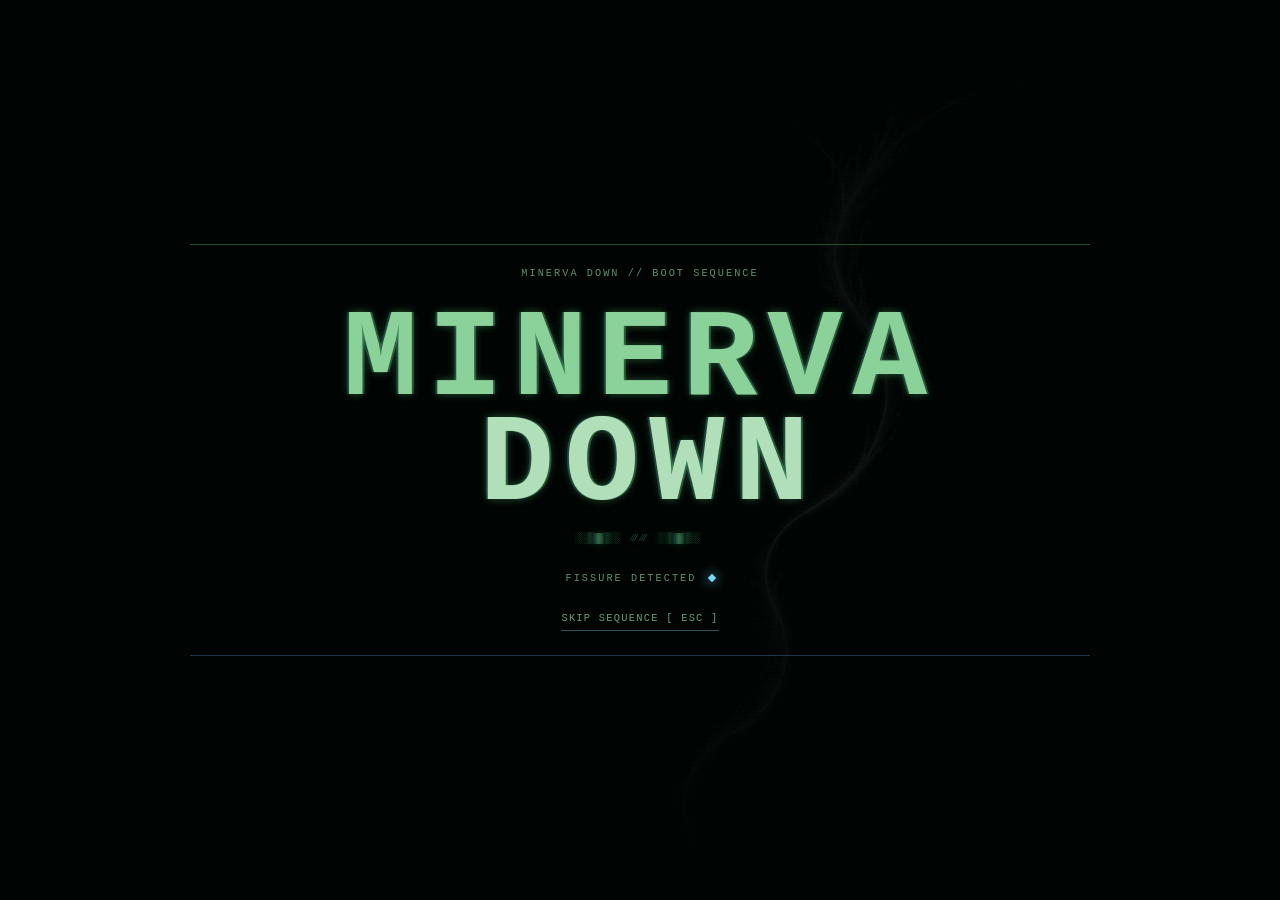
==== index.html @ 5c5457fc "Add reactive Minerva filament layer" ====
<!doctype html>
<html lang="en">
<head>
  <meta charset="UTF-8" />
  <meta name="viewport" content="width=device-width, initial-scale=1.0" />

  <title>exSifting | Speculative Fiction Beyond the Approved Paradigm</title>
  <meta
    name="description"
    content="exSifting writes mythic science fiction and system-haunted stories about reality, memory, technology, and the machinery hidden beneath ordinary perception."
  />
  <meta name="theme-color" content="#080b11" />
  <meta name="robots" content="index, follow" />

  <link rel="canonical" href="https://www.exsifting.com/" />

  <meta property="og:type" content="website" />
  <meta property="og:title" content="exSifting | Speculative Fiction Beyond the Approved Paradigm" />
  <meta
    property="og:description"
    content="Read Minerva Down and explore fiction from outside the approved paradigm."
  />
  <meta property="og:url" content="https://www.exsifting.com/" />
  <meta property="og:image" content="https://www.exsifting.com/assets/hero-soul-thread.webp" />
  <meta property="og:image:width" content="1672" />
  <meta property="og:image:height" content="941" />
  <meta property="og:image:alt" content="A luminous filament crossing a dark cosmic field" />

  <meta name="twitter:card" content="summary_large_image" />
  <meta name="twitter:title" content="exSifting | Speculative Fiction Beyond the Approved Paradigm" />
  <meta name="twitter:description" content="Read Minerva Down and explore fiction from outside the approved paradigm." />
  <meta name="twitter:image" content="https://www.exsifting.com/assets/hero-soul-thread.webp" />
  <meta name="twitter:image:alt" content="A luminous filament crossing a dark cosmic field" />

  <link rel="preload" as="image" href="./assets/hero-soul-thread.webp" type="image/webp" />
  <link rel="stylesheet" href="./style.css" />
</head>
<body class="loader-active">
  <a class="skip-link" href="#main-content">Skip to content</a>
  <canvas id="minerva-canvas" aria-hidden="true"></canvas>

  <div class="minerva-loader" id="minerva-loader" aria-label="Minerva Down title sequence">
    <div class="minerva-loader__field" aria-hidden="true"></div>
    <div class="minerva-loader__scanlines" aria-hidden="true"></div>
    <div class="minerva-loader__frame">
      <p class="minerva-loader__meta">MINERVA DOWN // BOOT SEQUENCE</p>
      <div class="minerva-loader__title" aria-hidden="true">
        <span>MINERVA</span>
        <span>DOWN</span>
      </div>
      <div class="minerva-loader__debris" aria-hidden="true"></div>
      <div class="minerva-loader__fissure" aria-hidden="true"></div>
      <p class="minerva-loader__status"><span id="minerva-loader-status">Awaiting carrier</span><i aria-hidden="true"></i></p>
      <button class="minerva-loader__skip" id="minerva-loader-skip" type="button">Skip sequence <span aria-hidden="true">[ esc ]</span></button>
    </div>
  </div>
  <noscript><style>.minerva-loader { display: none; } .loader-active { overflow: auto; }</style></noscript>

  <div class="site-shell">
    <header class="site-header">
      <a class="brand" href="#signal" aria-label="exSifting home">
        <span class="brand-mark" aria-hidden="true">X</span>
        <span class="brand-name">exSifting</span>
      </a>
      <p class="header-note">Author / speculative fiction / public signal</p>

      <nav class="site-nav" aria-label="Primary navigation">
        <a href="#signal" data-panel="0"><span>01</span> Signal</a>
        <a href="#minerva" data-panel="1"><span>02</span> Minerva</a>
        <a href="#about" data-panel="2"><span>03</span> Author</a>
        <a href="#beyond" data-panel="3"><span>04</span> Projects</a>
        <a href="#contact" data-panel="4"><span>05</span> Open channel</a>
      </nav>
    </header>

    <main id="main-content">
      <section id="signal" class="hero" aria-labelledby="hero-title">
        <div class="dream-warning" aria-label="System warning">
          <div class="dream-warning__frame">
            <div class="dream-warning__meta" aria-hidden="true">
              <span>Public signal</span>
              <span>Channel 00</span>
              <span>Status: unverified</span>
            </div>
            <p class="sr-only">This is not a dream.</p>
            <div class="dream-warning__message" data-message="THIS IS NOT A DREAM" aria-hidden="true">THIS IS NOT A DREAM</div>
            <div class="dream-warning__footer" aria-hidden="true">
              <span>Do not attempt correction</span>
              <span class="dream-warning__cursor"></span>
              <span>Status: unverified</span>
            </div>
          </div>
        </div>
        <div class="hero-copy">
          <p class="kicker">Speculative fiction // signal acquired</p>
          <h1 id="hero-title">
            Stories about the machinery hidden beneath
            <em>ordinary reality.</em>
          </h1>
          <p class="hero-lede">
            exSifting writes mythic science fiction and system-haunted stories
            about perception, memory, technology, dreams, infrastructure, and
            the dangerous structures people were never meant to see.
          </p>

          <div class="hero-transition">
            <span>02 / Current transmission</span>
            <a class="text-link text-link-featured" href="#minerva">Minerva Down <span aria-hidden="true">→</span></a>
          </div>
        </div>
      </section>

      <section id="minerva" class="section featured-book" aria-labelledby="book-title">
        <div class="book-panel-cover" aria-hidden="true">
          <img src="./assets/minerva-down-cover.webp" alt="" width="400" height="600" loading="lazy" decoding="async" />
        </div>
        <div class="section-heading">
          <p class="kicker">Featured fiction</p>
          <h2 id="book-title">Minerva <em>Down</em></h2>
          <p class="section-coordinate">Transmission 01 / last known origin: uncertain</p>
        </div>

        <div class="book-grid">
          <div class="book-description">
            <p class="book-hook">
              The world is difficult enough to understand before you begin
              seeing the systems underneath it.
            </p>
            <p>
              Ryan is caught between unstable reality, astral technology, and
              an unseen architecture that may be rewriting more than his
              perception. What begins as a struggle to understand what is
              happening becomes a confrontation with the machinery beneath the
              world—and the intelligence moving through it.
            </p>
            <p>
              <strong>Minerva Down</strong> is a LitRPG-adjacent, mythic
              science-fiction serial about identity, memory, transcendence,
              and the cost of seeing clearly.
            </p>

            <div class="book-actions">
              <a
                class="text-link"
                href="https://www.royalroad.com/fiction/111149/minerva-down"
              >
                Begin reading on Royal Road <span aria-hidden="true">→</span>
              </a>
            </div>
          </div>

          <dl class="book-details">
            <div>
              <dt>Status</dt>
              <dd>Serializing</dd>
            </div>
            <div>
              <dt>Genre</dt>
              <dd>Mythic science fiction</dd>
            </div>
            <div>
              <dt>Elements</dt>
              <dd>Progression, metaphysics, strange systems</dd>
            </div>
            <div>
              <dt>Access</dt>
              <dd>Free on Royal Road</dd>
            </div>
          </dl>
        </div>
      </section>

      <section id="about" class="section about" aria-labelledby="about-title">
        <div class="section-heading">
          <p class="kicker">About the author</p>
          <h2 id="about-title">Writing from the edge of the system.</h2>
        </div>

        <div class="about-grid">
          <div class="about-copy">
            <p>
              <strong>exSifting</strong> is a speculative-fiction author drawn
              to the places where technical systems, mythology, consciousness,
              and ordinary human lives collide.
            </p>
            <p>
              The stories tend to begin with something familiar—a network, a
              memory, a dream, a family, a machine—and then follow the fracture
              until the hidden infrastructure becomes visible.
            </p>
            <p>
              This site is the public-facing home for those stories. The more
              questionable materials remain one layer deeper.
            </p>
          </div>

          <blockquote class="pull-quote">
            <p>“The paradigm already shifted. You were not supposed to notice.”</p>
            <footer>— intercepted exSifting transmission</footer>
          </blockquote>
        </div>
      </section>

      <section id="beyond" class="section beyond" aria-labelledby="beyond-title">
        <div class="section-heading section-heading-row">
          <div>
            <p class="kicker">Beyond the books</p>
            <h2 id="beyond-title">Experiments from behind the curtain.</h2>
          </div>
          <p>
            Fictional institutions, interactive systems, and practical tools
            contaminated by the wider Sifting mythology.
          </p>
        </div>

        <div class="project-index">
          <a class="project-entry project-entry-archive" href="./archive/"><span class="project-number">01</span><span class="project-title">The Recovered Archive</span><span class="project-description">Original exSifting portal / uncertain provenance</span><span class="card-arrow" aria-hidden="true">↗</span></a>
          <a class="project-entry project-entry-wide" href="https://network.exsifting.com"><span class="project-number">02</span><span class="project-title">District 3 Network Console</span><span class="project-description">Browser-based networking simulation from the wrong timeline</span><span class="card-arrow" aria-hidden="true">↗</span></a>
          <a class="project-entry project-entry-short" href="https://search.exsifting.com"><span class="project-number">03</span><span class="project-title">Search Node</span><span class="project-description">Experimental signal-discovery infrastructure</span><span class="card-arrow" aria-hidden="true">↗</span></a>
          <a class="project-entry project-entry-wide" href="./games/binary/"><span class="project-number">04</span><span class="project-title">Signal Eight</span><span class="project-description">A binary conversion drill for network operators</span><span class="card-arrow" aria-hidden="true">↗</span></a>
        </div>
        <p class="archive-warning"><span>Archive boundary detected.</span> The older layer is still answering.</p>
      </section>

      <section id="contact" class="contact-band" aria-labelledby="contact-title">
        <div>
          <p class="kicker">Open channel</p>
          <h2 id="contact-title">Follow the signal.</h2>
          <p>
            Read the current serial, contact the operator, or descend into the
            archive at your own discretion.
          </p>
        </div>

        <div class="contact-actions">
          <a class="text-link text-link-featured" href="https://www.royalroad.com/fiction/111149/minerva-down">Read on Royal Road <span aria-hidden="true">↗</span></a>
          <a class="text-link text-link-quiet" href="mailto:operator@exsifting.com">operator@exsifting.com <span aria-hidden="true">↗</span></a>
          <a class="text-link text-link-quiet" href="./extensions/">Open extensions <span aria-hidden="true">↗</span></a>
        </div>
      </section>
    </main>

    <nav class="panel-controls" aria-label="Panel controls">
      <button type="button" data-panel-prev aria-label="Previous panel">←</button>
      <span><b data-panel-current>01</b> / 05</span>
      <button type="button" data-panel-next aria-label="Next panel">→</button>
    </nav>

    <footer class="site-footer">
      <p>© <span id="year"></span> exSifting</p>
      <p>This public node denies containing restricted Minerva materials.</p>
    </footer>
  </div>

  <script src="./assets/minerva-system.js"></script>
  <script>
    document.getElementById("year").textContent = new Date().getFullYear();

    (() => {
      const loader = document.getElementById("minerva-loader");
      const skip = document.getElementById("minerva-loader-skip");
      const status = document.getElementById("minerva-loader-status");
      const reduceMotion = window.matchMedia("(prefers-reduced-motion: reduce)");
      if (!loader || !skip || !status) return;

      let closed = false;
      const debris = loader.querySelector(".minerva-loader__debris");
      const debrisChars = ["░", "▒", "▓", "╱", "╲", "|", "_", "/", "\\", "#", "+", "·", "∴", "0", "1"];
      if (debris) {
        for (let index = 0; index < 42; index += 1) {
          const fragment = document.createElement("span");
          fragment.textContent = debrisChars[Math.floor(Math.random() * debrisChars.length)];
          fragment.style.left = `${18 + Math.random() * 64}%`;
          fragment.style.top = `${31 + Math.random() * 31}%`;
          fragment.style.setProperty("--debris-x", `${-160 + Math.random() * 320}px`);
          fragment.style.setProperty("--debris-r", `${-80 + Math.random() * 160}deg`);
          fragment.style.setProperty("--debris-delay", `${Math.random() * .45}s`);
          fragment.style.setProperty("--debris-duration", `${.85 + Math.random() * .6}s`);
          debris.appendChild(fragment);
        }
      }

      const dismiss = (instant = false) => {
        if (closed) return;
        closed = true;
        document.body.classList.remove("loader-active");
        try { sessionStorage.setItem("exsifting-minerva-intro", "seen"); } catch (error) { /* storage may be disabled */ }
        loader.classList.add("is-done");
        window.setTimeout(() => {
          loader.hidden = true;
          loader.setAttribute("aria-hidden", "true");
        }, instant ? 0 : 560);
      };

      let seen = false;
      try { seen = sessionStorage.getItem("exsifting-minerva-intro") === "seen"; } catch (error) { /* storage may be disabled */ }
      if (seen) { dismiss(true); return; }

      skip.addEventListener("click", () => dismiss());
      loader.addEventListener("click", event => { if (event.target !== skip) dismiss(); });
      document.addEventListener("keydown", event => { if (event.key === "Escape" && !closed) dismiss(); }, { once: true });
      if (reduceMotion.matches) {
        dismiss(true);
        return;
      }

      const messages = ["Awaiting carrier", "Fissure detected", "Title integrity: failing", "Transmission active"];
      messages.forEach((message, index) => {
        window.setTimeout(() => { if (!closed) status.textContent = message; }, 520 + index * 620);
      });
      window.setTimeout(() => { if (!closed) loader.classList.add("is-fissure"); }, 1450);
      window.setTimeout(() => { if (!closed) loader.classList.add("is-collapsing"); }, 2350);
      window.setTimeout(() => dismiss(), 3900);
      reduceMotion.addEventListener?.("change", event => { if (event.matches) dismiss(); });
    })();

    (() => {
      const banner = document.querySelector(".dream-warning");
      const textEl = document.querySelector(".dream-warning__message");
      const original = textEl?.dataset.message;
      const reduceMotion = window.matchMedia("(prefers-reduced-motion: reduce)");
      const symbols = ["#", "%", "@", "!", "$", "?", "/", "\\", "*", "+", "=", "~", "¦", "†", "∆", "⊢", "₦", "Я", "Ø", "Λ", "▓", "░", "∴", "⊗", "⌁"];
      const substitutions = {
        A: ["4", "∆", "Λ"], E: ["3", "€"], I: ["!", "|", "¦"], O: ["0", "Ø"],
        S: ["$", "5"], T: ["†", "+"], N: ["₦", "И"], R: ["Я"], D: ["Ð"], M: ["₥"]
      };

      if (!banner || !textEl || !original || reduceMotion.matches) return;

      const wait = ms => new Promise(resolve => window.setTimeout(resolve, ms));
      const distort = level => original.split("").map(char => {
        if (char === " ") return char;
        if (Math.random() < level * .7 && substitutions[char]) {
          const list = substitutions[char];
          return list[Math.floor(Math.random() * list.length)];
        }
        return Math.random() < level ? symbols[Math.floor(Math.random() * symbols.length)] : char;
      }).join("");

      async function cycle() {
        while (!reduceMotion.matches) {
          banner.classList.remove("dream-warning--corrupt");
          textEl.textContent = original;
          await wait(2400);
          if (reduceMotion.matches) break;

          banner.classList.add("dream-warning--corrupt");
          for (let level = .08; level <= .9; level += .07) {
            textEl.textContent = distort(level);
            await wait(180);
          }
          await wait(1200);
          for (let level = .9; level >= .12; level -= .08) {
            textEl.textContent = distort(level);
            await wait(130);
          }
          textEl.textContent = original;
          banner.classList.remove("dream-warning--corrupt");
          await wait(1800);
        }
        textEl.textContent = original;
        banner.classList.remove("dream-warning--corrupt");
      }

      reduceMotion.addEventListener?.("change", event => {
        if (event.matches) textEl.textContent = original;
      });
      cycle();
    })();

    (() => {
      const track = document.getElementById("main-content");
      const panels = track ? [...track.children] : [];
      const links = [...document.querySelectorAll(".site-nav a[data-panel]")];
      const previous = document.querySelector("[data-panel-prev]");
      const next = document.querySelector("[data-panel-next]");
      const current = document.querySelector("[data-panel-current]");
      const reduced = window.matchMedia("(prefers-reduced-motion: reduce)");
      if (!track || panels.length !== 5) return;

      let active = 0;
      let initialising = true;
      let transitionTimer;
      const hashes = ["signal", "minerva", "about", "beyond", "contact"];
      const setActive = index => {
        active = Math.max(0, Math.min(panels.length - 1, index));
        links.forEach(link => link.setAttribute("aria-current", Number(link.dataset.panel) === active ? "page" : "false"));
        if (current) current.textContent = String(active + 1).padStart(2, "0");
        window.dispatchEvent(new CustomEvent("minerva:panel", { detail: { index: active } }));
      };
      const goTo = (index, updateHash = true, immediate = false) => {
        const target = Math.max(0, Math.min(panels.length - 1, index));
        track.classList.add("is-transitioning");
        window.clearTimeout(transitionTimer);
        panels[target].scrollIntoView({ behavior: immediate || reduced.matches ? "auto" : "smooth", block: "nearest", inline: "start" });
        transitionTimer = window.setTimeout(() => track.classList.remove("is-transitioning"), reduced.matches ? 0 : 760);
        setActive(target);
        if (updateHash && location.hash !== `#${hashes[target]}`) history.replaceState(null, "", `#${hashes[target]}`);
      };
      links.forEach(link => link.addEventListener("click", event => {
        event.preventDefault();
        goTo(Number(link.dataset.panel));
      }));
      previous?.addEventListener("click", () => goTo(active - 1));
      next?.addEventListener("click", () => goTo(active + 1));

      let wheelLock = false;
      track.addEventListener("wheel", event => {
        if (window.matchMedia("(max-width: 780px)").matches || Math.abs(event.deltaX) >= Math.abs(event.deltaY)) return;
        const panel = panels[active];
        const hasVerticalOverflow = panel.scrollHeight > panel.clientHeight + 1;
        const atTop = panel.scrollTop <= 1;
        const atBottom = panel.scrollTop + panel.clientHeight >= panel.scrollHeight - 1;
        const movingDown = event.deltaY > 0;
        if (hasVerticalOverflow && ((movingDown && !atBottom) || (!movingDown && !atTop))) return;
        if (wheelLock) return;
        event.preventDefault();
        wheelLock = true;
        goTo(active + (movingDown ? 1 : -1));
        window.setTimeout(() => { wheelLock = false; }, reduced.matches ? 180 : 720);
      }, { passive: false });

      let touchStartX = 0;
      let touchStartY = 0;
      track.addEventListener("touchstart", event => {
        touchStartX = event.changedTouches[0].clientX;
        touchStartY = event.changedTouches[0].clientY;
      }, { passive: true });
      track.addEventListener("touchend", event => {
        if (window.matchMedia("(max-width: 780px)").matches) return;
        const touch = event.changedTouches[0];
        const dx = touch.clientX - touchStartX;
        const dy = touch.clientY - touchStartY;
        if (Math.abs(dx) > 55 && Math.abs(dx) > Math.abs(dy)) goTo(active + (dx < 0 ? 1 : -1));
      }, { passive: true });

      document.addEventListener("keydown", event => {
        if (/INPUT|TEXTAREA|SELECT/.test(event.target.tagName)) return;
        const forward = ["ArrowRight", "ArrowDown", "PageDown"].includes(event.key);
        const backward = ["ArrowLeft", "ArrowUp", "PageUp"].includes(event.key);
        if (!forward && !backward) return;
        event.preventDefault();
        goTo(active + (forward ? 1 : -1));
      });

      window.addEventListener("hashchange", () => {
        const requested = location.hash.slice(1);
        const index = requested === "top" ? 0 : requested === "books" ? 1 : requested === "projects" || requested === "beyond" ? 3 : hashes.indexOf(requested);
        if (index >= 0 && index !== active) goTo(index, false);
      });

      const observer = new IntersectionObserver(entries => {
        if (initialising) return;
        entries.forEach(entry => {
          if (entry.isIntersecting && entry.intersectionRatio >= .55) {
            const index = panels.indexOf(entry.target);
            setActive(index);
            if (location.hash !== `#${hashes[index]}`) history.replaceState(null, "", `#${hashes[index]}`);
          }
        });
      }, { root: window.matchMedia("(min-width: 781px)").matches ? track : null, threshold: [.55] });
      panels.forEach(panel => observer.observe(panel));

      const initialHash = location.hash.slice(1);
      const initialIndex = initialHash === "top" ? 0 : initialHash === "books" ? 1 : initialHash === "projects" || initialHash === "beyond" ? 3 : hashes.indexOf(initialHash);
      window.setTimeout(() => {
        if (initialIndex >= 0) goTo(initialIndex, false, true);
        else setActive(0);
        initialising = false;
      }, 0);
    })();
  </script>
</body>
</html>
---- style.css ----
:root {
  --bg: #080b11;
  --bg-soft: #0d111a;
  --surface: rgba(17, 22, 33, 0.82);
  --surface-solid: #111721;
  --text: #f2f0ea;
  --muted: #a6adba;
  --quiet: #737d8d;
  --line: rgba(215, 226, 241, 0.13);
  --line-strong: rgba(215, 226, 241, 0.24);
  --cyan: #75dceb;
  --green: #89efc1;
  --violet: #9b8be7;
  --amber: #e7c57a;
  --max-width: 1180px;
  --panel-height: 100vh;
  --shadow: 0 28px 90px rgba(0, 0, 0, 0.38);
}

@supports (height: 100dvh) {
  :root { --panel-height: 100dvh; }
}

* {
  box-sizing: border-box;
}

html {
  scroll-behavior: smooth;
}

body {
  margin: 0;
  min-width: 320px;
  color: var(--text);
  font-family: Inter, ui-sans-serif, system-ui, -apple-system, BlinkMacSystemFont,
    "Segoe UI", sans-serif;
  background:
    radial-gradient(circle at 79% 8%, rgba(117, 220, 235, 0.09), transparent 27rem),
    radial-gradient(circle at 20% 23%, rgba(155, 139, 231, 0.08), transparent 31rem),
    var(--bg);
  line-height: 1.6;
}

body::before {
  content: "";
  position: fixed;
  inset: 0;
  z-index: -1;
  pointer-events: none;
  background-image:
    linear-gradient(rgba(255, 255, 255, 0.016) 1px, transparent 1px),
    linear-gradient(90deg, rgba(255, 255, 255, 0.016) 1px, transparent 1px);
  background-size: 88px 88px;
  mask-image: linear-gradient(to bottom, black, transparent 78%);
}

::selection {
  color: #071016;
  background: var(--cyan);
}

a {
  color: inherit;
}

.skip-link {
  position: fixed;
  top: 12px;
  left: 12px;
  z-index: 20;
  padding: 10px 14px;
  color: #061017;
  background: var(--cyan);
  border-radius: 8px;
  transform: translateY(-160%);
  transition: transform 160ms ease;
}

.skip-link:focus {
  transform: translateY(0);
}

.site-shell {
  width: min(var(--max-width), calc(100% - 40px));
  margin: 0 auto;
}

.site-header {
  min-height: 92px;
  display: flex;
  align-items: center;
  justify-content: space-between;
  gap: 28px;
  border-bottom: 1px solid var(--line);
}

.brand {
  display: inline-flex;
  align-items: center;
  gap: 12px;
  text-decoration: none;
}

.brand-mark {
  width: 38px;
  height: 38px;
  display: grid;
  place-items: center;
  color: #071017;
  font-weight: 900;
  background: linear-gradient(135deg, var(--cyan), var(--green));
  border-radius: 11px 4px 11px 4px;
  box-shadow: 0 0 30px rgba(117, 220, 235, 0.19);
}

.brand-name {
  font-size: 1.05rem;
  font-weight: 750;
  letter-spacing: 0.02em;
}

.site-nav {
  display: flex;
  align-items: center;
  justify-content: flex-end;
  gap: 6px;
  flex-wrap: wrap;
}

.site-nav a {
  padding: 8px 11px;
  color: var(--muted);
  font-size: 0.92rem;
  text-decoration: none;
  border-radius: 9px;
  transition: color 160ms ease, background 160ms ease;
}

.site-nav a:hover,
.site-nav a:focus-visible {
  color: var(--text);
  background: rgba(255, 255, 255, 0.05);
}

.hero {
  position: relative;
  isolation: isolate;
  min-height: 720px;
  display: grid;
  grid-template-columns: minmax(0, 1.15fr) minmax(300px, 0.68fr);
  align-items: center;
  gap: clamp(48px, 8vw, 110px);
  padding: 88px 0 96px;
}


.hero::before {
  content: "";
  position: absolute;
  inset: 0 auto 0 50%;
  z-index: -2;
  width: 100vw;
  transform: translateX(-50%);
  background:
    linear-gradient(90deg, rgba(8, 11, 17, 0.98) 0%, rgba(8, 11, 17, 0.83) 44%, rgba(8, 11, 17, 0.30) 100%),
    linear-gradient(to bottom, var(--bg) 0%, transparent 16%, transparent 78%, var(--bg) 100%),
    url("./assets/hero-soul-thread.webp") center 48% / cover no-repeat;
  opacity: 0.94;
  pointer-events: none;
}

.hero::after {
  content: "";
  position: absolute;
  inset: 0 auto 0 50%;
  z-index: -1;
  width: 100vw;
  transform: translateX(-50%);
  background: radial-gradient(circle at 72% 48%, transparent 0 15rem, rgba(8, 11, 17, 0.25) 32rem, rgba(8, 11, 17, 0.62) 58rem);
  pointer-events: none;
}

.kicker {
  margin: 0 0 18px;
  color: var(--cyan);
  font-family: Consolas, "Courier New", monospace;
  font-size: 0.74rem;
  font-weight: 700;
  letter-spacing: 0.17em;
  text-transform: uppercase;
}

.hero h1 {
  max-width: 850px;
  margin: 0;
  font-family: Georgia, "Times New Roman", serif;
  font-size: clamp(3.35rem, 7.5vw, 7.25rem);
  font-weight: 500;
  line-height: 0.91;
  letter-spacing: -0.066em;
}

.hero h1 em {
  color: transparent;
  font-weight: inherit;
  font-style: italic;
  background: linear-gradient(90deg, var(--cyan), var(--green), var(--violet));
  background-clip: text;
  -webkit-background-clip: text;
}

.hero-lede {
  max-width: 700px;
  margin: 30px 0 0;
  color: var(--muted);
  font-size: clamp(1.05rem, 1.8vw, 1.22rem);
  line-height: 1.75;
}

.hero-actions,
.book-actions,
.contact-actions {
  display: flex;
  align-items: center;
  gap: 12px;
  flex-wrap: wrap;
}

.hero-actions {
  margin-top: 34px;
}

.button {
  min-height: 48px;
  display: inline-flex;
  align-items: center;
  justify-content: center;
  padding: 12px 17px;
  font-size: 0.94rem;
  font-weight: 750;
  text-decoration: none;
  border: 1px solid var(--line);
  border-radius: 10px;
  transition: transform 160ms ease, border-color 160ms ease, background 160ms ease;
}

.button:hover,
.button:focus-visible {
  transform: translateY(-2px);
}

.button-primary {
  color: #061017;
  background: linear-gradient(135deg, var(--cyan), var(--green));
  border-color: transparent;
  box-shadow: 0 15px 45px rgba(117, 220, 235, 0.15);
}

.button-quiet {
  color: var(--text);
  background: rgba(255, 255, 255, 0.035);
}

.button-quiet:hover,
.button-quiet:focus-visible {
  border-color: var(--line-strong);
  background: rgba(255, 255, 255, 0.065);
}

.transmission-note {
  display: flex;
  align-items: center;
  gap: 9px;
  margin: 24px 0 0;
  color: var(--quiet);
  font-family: Consolas, "Courier New", monospace;
  font-size: 0.78rem;
}

.transmission-note span {
  width: 7px;
  height: 7px;
  background: var(--green);
  border-radius: 50%;
  box-shadow: 0 0 14px rgba(137, 239, 193, 0.7);
}

.book-object {
  width: min(100%, 350px);
  justify-self: center;
  perspective: 1000px;
}

.book-cover {
  position: relative;
  aspect-ratio: 2 / 3;
  overflow: hidden;
  background: #05070c;
  border: 1px solid rgba(220, 233, 245, 0.21);
  border-radius: 4px 15px 15px 4px;
  box-shadow:
    -20px 25px 60px rgba(0, 0, 0, 0.48),
    0 0 80px rgba(155, 139, 231, 0.10),
    inset 15px 0 22px rgba(255, 255, 255, 0.025);
  transform: rotateY(-5deg) rotateZ(1deg);
}

.book-cover img {
  display: block;
  width: 100%;
  height: 100%;
  object-fit: cover;
}

.book-cover::before {
  content: "";
  position: absolute;
  inset: 0 auto 0 18px;
  z-index: 1;
  width: 1px;
  background: rgba(255, 255, 255, 0.12);
  pointer-events: none;
}

.book-cover::after {
  content: "";
  position: absolute;
  inset: 0;
  z-index: 1;
  pointer-events: none;
  background:
    linear-gradient(90deg, rgba(255, 255, 255, 0.035), transparent 12%, transparent 88%, rgba(0, 0, 0, 0.24)),
    linear-gradient(to bottom, transparent 65%, rgba(0, 0, 0, 0.12));
}

.book-cover-glow {
  position: absolute;
  top: 17%;
  left: 52%;
  width: 52%;
  aspect-ratio: 1;
  border: 1px solid rgba(117, 220, 235, 0.28);
  border-radius: 50%;
  transform: translateX(-50%);
  box-shadow:
    0 0 0 22px rgba(117, 220, 235, 0.02),
    0 0 70px rgba(117, 220, 235, 0.18);
}

.book-cover-glow::before,
.book-cover-glow::after {
  content: "";
  position: absolute;
  inset: 17%;
  border: 1px solid rgba(155, 139, 231, 0.31);
  border-radius: 50%;
}

.book-cover-glow::after {
  inset: 33%;
  background: rgba(137, 239, 193, 0.14);
  box-shadow: 0 0 30px rgba(137, 239, 193, 0.33);
}

.book-cover-content {
  position: absolute;
  inset: auto 32px 36px 38px;
  z-index: 1;
}

.book-cover-content p {
  margin: 0 0 16px;
  color: var(--cyan);
  font-family: Consolas, "Courier New", monospace;
  font-size: 0.64rem;
  font-weight: 700;
  letter-spacing: 0.2em;
}

.book-cover-content h2 {
  margin: 0;
  font-family: Georgia, "Times New Roman", serif;
  font-size: clamp(2.7rem, 5vw, 4.15rem);
  font-weight: 500;
  line-height: 0.83;
  letter-spacing: -0.07em;
}

.book-cover-content span {
  display: block;
  margin-top: 18px;
  color: var(--muted);
  font-size: 0.7rem;
  letter-spacing: 0.08em;
  text-transform: uppercase;
}

.book-cover-signal {
  position: absolute;
  top: 12%;
  right: 16%;
  width: 1px;
  height: 35%;
  background: linear-gradient(transparent, var(--cyan), transparent);
  box-shadow: 0 0 14px var(--cyan);
  transform: rotate(23deg);
}

.book-object-caption {
  display: flex;
  justify-content: space-between;
  gap: 14px;
  margin: 18px 5px 0;
  color: var(--quiet);
  font-family: Consolas, "Courier New", monospace;
  font-size: 0.68rem;
  letter-spacing: 0.07em;
  text-transform: uppercase;
}

.section {
  padding: 110px 0;
  border-top: 1px solid var(--line);
}


.featured-book,
.about,
.beyond {
  position: relative;
  isolation: isolate;
}

.featured-book::before,
.about::before {
  content: "";
  position: absolute;
  inset: 0 auto 0 50%;
  z-index: -1;
  width: 100vw;
  transform: translateX(-50%);
  pointer-events: none;
}

.featured-book::before {
  background:
    linear-gradient(90deg, rgba(8, 11, 17, 0.96), rgba(8, 11, 17, 0.82) 48%, rgba(8, 11, 17, 0.66)),
    linear-gradient(to bottom, var(--bg), transparent 22%, transparent 78%, var(--bg)),
    url("./assets/section-ether.webp") center 24% / cover no-repeat;
  opacity: 0.58;
}

.about::before {
  background:
    linear-gradient(90deg, rgba(8, 11, 17, 0.88), rgba(8, 11, 17, 0.91) 53%, rgba(8, 11, 17, 0.74)),
    linear-gradient(to bottom, var(--bg), transparent 18%, transparent 82%, var(--bg)),
    url("./assets/section-branches.webp") left 52% / cover no-repeat;
  opacity: 0.47;
}

.section-heading {
  max-width: 780px;
  margin-bottom: 55px;
}

.section-heading h2,
.contact-band h2 {
  margin: 0;
  font-family: Georgia, "Times New Roman", serif;
  font-size: clamp(2.5rem, 5vw, 4.85rem);
  font-weight: 500;
  line-height: 1;
  letter-spacing: -0.055em;
}

.section-heading-row {
  max-width: none;
  display: grid;
  grid-template-columns: minmax(0, 1.25fr) minmax(280px, 0.75fr);
  align-items: end;
  gap: 50px;
}

.section-heading-row > p {
  margin: 0 0 4px;
  color: var(--muted);
  line-height: 1.7;
}

.book-grid,
.about-grid {
  display: grid;
  grid-template-columns: minmax(0, 1.25fr) minmax(290px, 0.75fr);
  gap: clamp(55px, 9vw, 120px);
}

.book-description {
  max-width: 720px;
  color: var(--muted);
  font-size: 1.05rem;
}

.book-description p {
  margin: 0 0 22px;
}

.book-description strong {
  color: var(--text);
}

.book-hook {
  color: var(--text);
  font-family: Georgia, "Times New Roman", serif;
  font-size: clamp(1.55rem, 3vw, 2.2rem);
  line-height: 1.35;
}

.text-link {
  display: inline-flex;
  align-items: center;
  gap: 9px;
  margin-top: 8px;
  color: var(--cyan);
  font-weight: 750;
  text-decoration: none;
}

.text-link span {
  transition: transform 160ms ease;
}

.text-link:hover span,
.text-link:focus-visible span {
  transform: translateX(4px);
}

.book-details {
  margin: 0;
  border-top: 1px solid var(--line-strong);
}

.book-details div {
  display: grid;
  grid-template-columns: 0.7fr 1.3fr;
  gap: 24px;
  padding: 20px 0;
  border-bottom: 1px solid var(--line);
}

.book-details dt {
  color: var(--quiet);
  font-family: Consolas, "Courier New", monospace;
  font-size: 0.73rem;
  letter-spacing: 0.1em;
  text-transform: uppercase;
}

.book-details dd {
  margin: 0;
  color: var(--text);
}

.about-copy {
  max-width: 720px;
  color: var(--muted);
  font-size: 1.08rem;
}

.about-copy p {
  margin: 0 0 23px;
}

.about-copy strong {
  color: var(--text);
}

.pull-quote {
  align-self: start;
  margin: 0;
  padding: 28px 0 0 28px;
  border-top: 1px solid var(--cyan);
  border-left: 1px solid var(--line);
}

.pull-quote p {
  margin: 0;
  font-family: Georgia, "Times New Roman", serif;
  font-size: clamp(1.45rem, 2.5vw, 2.1rem);
  line-height: 1.35;
}

.pull-quote footer {
  margin-top: 22px;
  color: var(--quiet);
  font-family: Consolas, "Courier New", monospace;
  font-size: 0.72rem;
  text-transform: uppercase;
}

.project-grid {
  display: grid;
  grid-template-columns: repeat(3, minmax(0, 1fr));
  gap: 16px;
}

.project-card {
  min-height: 300px;
  display: grid;
  grid-template-rows: auto 1fr auto;
  padding: 26px;
  color: var(--text);
  text-decoration: none;
  background: linear-gradient(145deg, rgba(255, 255, 255, 0.045), rgba(255, 255, 255, 0.018));
  border: 1px solid var(--line);
  border-radius: 15px;
  transition: transform 180ms ease, border-color 180ms ease, background 180ms ease;
}

.project-card:hover,
.project-card:focus-visible {
  transform: translateY(-5px);
  background: linear-gradient(145deg, rgba(117, 220, 235, 0.07), rgba(255, 255, 255, 0.025));
  border-color: rgba(117, 220, 235, 0.38);
}

.project-number {
  color: var(--violet);
  font-family: Consolas, "Courier New", monospace;
  font-size: 0.75rem;
  font-weight: 700;
}

.project-card div {
  align-self: end;
  margin-top: 70px;
}

.project-card h3 {
  margin: 0 0 12px;
  font-family: Georgia, "Times New Roman", serif;
  font-size: 1.55rem;
  font-weight: 500;
  line-height: 1.1;
}

.project-card p {
  margin: 0;
  color: var(--muted);
  font-size: 0.94rem;
  line-height: 1.65;
}

.card-arrow {
  justify-self: end;
  margin-top: 25px;
  color: var(--cyan);
  font-size: 1.25rem;
}

.contact-band {
  margin: 70px 0 55px;
  padding: clamp(32px, 6vw, 65px);
  display: grid;
  grid-template-columns: minmax(0, 1.2fr) auto;
  align-items: center;
  gap: 55px;
  background:
    linear-gradient(90deg, rgba(12, 16, 25, 0.97), rgba(12, 16, 25, 0.82) 58%, rgba(12, 16, 25, 0.56)),
    radial-gradient(circle at 88% 10%, rgba(137, 239, 193, 0.10), transparent 21rem),
    url("./assets/hero-soul-thread.webp") center 62% / cover no-repeat,
    var(--surface);
  border: 1px solid var(--line-strong);
  border-radius: 18px;
  box-shadow: var(--shadow);
}

.contact-band h2 {
  font-size: clamp(2.6rem, 5vw, 4.4rem);
}

.contact-band p:not(.kicker) {
  max-width: 620px;
  margin: 20px 0 0;
  color: var(--muted);
}

.contact-actions {
  justify-content: flex-end;
}

.site-footer {
  min-height: 95px;
  display: flex;
  align-items: center;
  justify-content: space-between;
  gap: 24px;
  color: var(--quiet);
  font-size: 0.82rem;
  border-top: 1px solid var(--line);
}

.site-footer p {
  margin: 0;
}

@media (prefers-reduced-motion: reduce) {
  html {
    scroll-behavior: auto;
  }

  *,
  *::before,
  *::after {
    transition-duration: 0.01ms !important;
  }
}

@media (max-width: 900px) {
  .hero::before {
    background-position: center, center, 66% 48%;
    opacity: 0.75;
  }

  .hero::after {
    background: linear-gradient(to bottom, rgba(8, 11, 17, 0.05), rgba(8, 11, 17, 0.38) 54%, var(--bg) 96%);
  }

  .hero {
    grid-template-columns: 1fr;
    min-height: auto;
    padding-top: 75px;
  }

  .hero-copy {
    max-width: 780px;
  }

  .book-object {
    width: min(75vw, 320px);
    margin-top: 15px;
  }

  .book-grid,
  .about-grid,
  .section-heading-row,
  .contact-band {
    grid-template-columns: 1fr;
  }

  .project-grid {
    grid-template-columns: 1fr;
  }

  .project-card {
    min-height: 235px;
  }

  .project-card div {
    margin-top: 40px;
  }

  .contact-actions {
    justify-content: flex-start;
  }
}

@media (max-width: 680px) {
  .hero::before {
    background-position: center, center, 70% top;
    opacity: 0.62;
  }

  .featured-book::before,
  .about::before {
    opacity: 0.36;
  }

  .site-shell {
    width: min(100% - 28px, var(--max-width));
  }

  .site-header {
    min-height: auto;
    padding: 18px 0;
    align-items: flex-start;
    flex-direction: column;
  }

  .site-nav {
    justify-content: flex-start;
    margin-left: -10px;
  }

  .hero {
    padding: 65px 0 78px;
    gap: 55px;
  }

  .hero h1 {
    font-size: clamp(3rem, 16vw, 5.5rem);
  }

  .hero-actions,
  .contact-actions {
    align-items: stretch;
    flex-direction: column;
  }

  .button {
    width: 100%;
  }

  .section {
    padding: 82px 0;
  }

  .section-heading {
    margin-bottom: 42px;
  }

  .book-details div {
    grid-template-columns: 1fr;
    gap: 6px;
  }

  .pull-quote {
    padding-left: 20px;
  }

  .contact-band {
    margin-top: 35px;
  }

  .site-footer {
    padding: 24px 0;
    align-items: flex-start;
    flex-direction: column;
  }
}

/* exSifting refinements: preserve the cinematic foundation while removing
   template-like UI treatment. */
.loader-active { overflow: hidden; }
.minerva-loader {
  position: fixed;
  inset: 0;
  z-index: 30;
  display: grid;
  place-items: center;
  color: #a7d8b5;
  background: #010705;
  opacity: 1;
  transition: opacity 520ms steps(4, end), visibility 520ms linear;
}
.minerva-loader.is-done { opacity: 0; visibility: hidden; pointer-events: none; }
.minerva-loader__field {
  position: absolute;
  inset: -8%;
  background:
    linear-gradient(90deg, rgba(1, 7, 5, .99), rgba(1, 7, 5, .64)),
    url("./assets/hero-soul-thread.webp") center / cover no-repeat;
  opacity: .35;
  filter: saturate(.5) contrast(1.22);
  animation: loader-field-drift 18s steps(12, end) infinite alternate;
}
.minerva-loader__field::after {
  content: "";
  position: absolute;
  inset: 0;
  background: radial-gradient(ellipse at center, transparent 18%, rgba(1, 7, 5, .94) 78%);
}
.minerva-loader__scanlines { position: absolute; inset: 0; pointer-events: none; opacity: .18; background: repeating-linear-gradient(to bottom, transparent 0, transparent 3px, rgba(116, 205, 143, .09) 4px); }
.minerva-loader__frame {
  position: relative;
  width: min(900px, calc(100% - 42px));
  padding: 22px 0 24px;
  border-top: 1px solid rgba(81, 173, 112, .42);
  border-bottom: 1px solid rgba(72, 126, 180, .38);
  text-align: center;
}
.minerva-loader__meta,
.minerva-loader__status {
  margin: 0;
  color: rgba(142, 201, 156, .7);
  font: .64rem Consolas, "Courier New", monospace;
  letter-spacing: .2em;
  text-transform: uppercase;
}
.minerva-loader__title {
  display: grid;
  margin: 30px 0 28px;
  color: #8bd19a;
  font: 700 clamp(3rem, 10vw, 7.8rem)/.84 Consolas, "Courier New", monospace;
  letter-spacing: .08em;
  text-shadow: 0 0 8px rgba(96, 202, 119, .4), 2px 0 rgba(63, 147, 89, .46), -2px 0 rgba(105, 177, 226, .22);
  animation: loader-title-breathe 2.4s steps(5, end) infinite;
}
.minerva-loader__title span:last-child { margin-left: .15em; color: #b0dfb9; }
.minerva-loader__title::after { content: "░▒▓▒░  //  ░▒▓▒░"; display: block; margin-top: 15px; color: rgba(73, 156, 95, .38); font: .62rem Consolas, "Courier New", monospace; letter-spacing: .3em; }
.minerva-loader.is-fissure .minerva-loader__fissure { width: 100%; opacity: 1; }
.minerva-loader.is-collapsing .minerva-loader__title { animation: loader-title-collapse 900ms steps(7, end) forwards; }
.minerva-loader.is-collapsing .minerva-loader__frame { animation: loader-frame-collapse 1100ms steps(8, end) forwards; }
.minerva-loader__fissure { position: absolute; z-index: 2; top: 53%; left: 50%; width: 0; height: 2px; background: #89d9ff; opacity: 0; transform: translate(-50%, -50%); box-shadow: 0 0 6px #62b9e4, 0 0 22px rgba(53, 135, 190, .72); transition: width 780ms steps(8, end), opacity 180ms linear; }
.minerva-loader__fissure::before, .minerva-loader__fissure::after { content: ""; position: absolute; top: -7px; width: 1px; height: 16px; background: #c5f0ff; box-shadow: 0 0 8px #8cdcff; }
.minerva-loader__fissure::before { left: 12%; transform: rotate(28deg); }
.minerva-loader__fissure::after { right: 15%; transform: rotate(-24deg); }
.minerva-loader__debris { position: absolute; inset: 0; pointer-events: none; z-index: 3; }
.minerva-loader__debris span { position: absolute; color: #77c98c; font: .9rem Consolas, "Courier New", monospace; text-shadow: 0 0 6px rgba(95, 203, 119, .62); opacity: 0; }
.minerva-loader.is-collapsing .minerva-loader__debris span { animation: loader-debris-fall var(--debris-duration, 1.15s) steps(9, end) forwards; animation-delay: var(--debris-delay); }
.minerva-loader__status { display: flex; align-items: center; justify-content: center; gap: 12px; }
.minerva-loader__status i { width: 6px; height: 6px; display: inline-block; background: #77d7f4; box-shadow: 0 0 12px #77d7f4; transform: rotate(45deg); }
.minerva-loader__skip {
  margin-top: 22px;
  padding: 6px 0;
  color: rgba(142, 201, 156, .76);
  background: none;
  border: 0;
  border-bottom: 1px solid rgba(117, 220, 235, .38);
  font: .65rem Consolas, "Courier New", monospace;
  letter-spacing: .12em;
  text-transform: uppercase;
  cursor: pointer;
}
.minerva-loader__skip:hover, .minerva-loader__skip:focus-visible { color: var(--cyan); border-color: var(--cyan); }
@keyframes loader-field-drift { from { transform: scale(1) translate3d(0, 0, 0); } to { transform: scale(1.04) translate3d(-1%, 1%, 0); } }
@keyframes loader-title-breathe { 0%, 100% { opacity: .78; } 50% { opacity: 1; } }
@keyframes loader-title-collapse { 0% { opacity: 1; transform: translateX(0); filter: none; } 35% { opacity: .86; transform: translateX(-5px); filter: blur(.2px); } 100% { opacity: 0; transform: translateY(28px) skewX(-8deg); filter: blur(2px); } }
@keyframes loader-frame-collapse { 0% { opacity: 1; } 100% { opacity: .18; transform: translateY(32px); } }
@keyframes loader-debris-fall { 0% { opacity: 0; transform: translate(0, 0); } 18% { opacity: .92; } 100% { opacity: 0; transform: translate(var(--debris-x), 45vh) rotate(var(--debris-r)); } }
.dream-warning {
  position: relative;
  width: 100vw;
  margin-left: calc(50% - 50vw);
  padding: 18px 0 8px;
  background: linear-gradient(90deg, rgba(8, 11, 17, .98), rgba(12, 15, 23, .9) 55%, rgba(8, 11, 17, .98));
  border-bottom: 1px solid rgba(215, 226, 241, .14);
  overflow: hidden;
}
.dream-warning::before {
  content: "";
  position: absolute;
  inset: 0;
  pointer-events: none;
  background: linear-gradient(90deg, transparent, rgba(117, 220, 235, .05) 27%, rgba(155, 139, 231, .06) 68%, transparent);
}
.dream-warning__frame {
  position: relative;
  width: min(var(--max-width), calc(100% - 40px));
  margin: 0 auto;
  padding: 18px 0 22px;
}
.dream-warning__meta,
.dream-warning__footer {
  display: flex;
  justify-content: space-between;
  gap: 20px;
  color: rgba(170, 180, 190, .56);
  font: .67rem Consolas, "Courier New", monospace;
  letter-spacing: .15em;
  text-transform: uppercase;
}
.dream-warning__message {
  margin: 18px 0 16px;
  text-align: center;
  color: #eeeae2;
  font: 700 clamp(2.2rem, 6vw, 6rem)/.95 Consolas, "Courier New", monospace;
  letter-spacing: .08em;
  text-transform: uppercase;
  white-space: nowrap;
  text-shadow: -1px 0 rgba(117, 220, 235, .25), 1px 0 rgba(155, 139, 231, .25), 0 0 22px rgba(255, 255, 255, .05);
}
.dream-warning--corrupt .dream-warning__message {
  text-shadow: -2px 0 rgba(117, 220, 235, .42), 2px 0 rgba(155, 139, 231, .42), 0 0 28px rgba(255, 255, 255, .08);
}
.dream-warning__cursor {
  width: 8px;
  height: 1em;
  display: inline-block;
  margin-right: auto;
  background: rgba(117, 220, 235, .8);
  box-shadow: 0 0 10px rgba(117, 220, 235, .5);
}
.sr-only {
  position: absolute;
  width: 1px;
  height: 1px;
  padding: 0;
  margin: -1px;
  overflow: hidden;
  clip: rect(0, 0, 0, 0);
  white-space: nowrap;
  border: 0;
}
.header-note {
  margin: 0;
  color: var(--quiet);
  font-family: Consolas, "Courier New", monospace;
  font-size: .62rem;
  letter-spacing: .12em;
  text-transform: uppercase;
}

.brand-mark {
  border-radius: 3px 11px 3px 11px;
  background: transparent;
  border: 1px solid var(--line-strong);
  color: var(--cyan);
  box-shadow: inset 0 0 20px rgba(117,220,235,.06);
}

.site-nav a { border-radius: 0; position: relative; }
.site-nav a::after { content: ""; position: absolute; left: 11px; right: 11px; bottom: 2px; height: 1px; background: var(--cyan); transform: scaleX(0); transform-origin: left; transition: transform 180ms ease; }
.site-nav a:hover::after, .site-nav a:focus-visible::after { transform: scaleX(1); }

.hero h1 em { color: var(--text); background: none; -webkit-text-fill-color: currentColor; text-shadow: 1px 0 rgba(117,220,235,.45), -1px 0 rgba(155,139,231,.3); }
.hero-copy { position: relative; }
.hero-copy::before { content: "EXS / 00—01"; position: absolute; top: -28px; right: 5%; color: var(--quiet); font: .58rem Consolas, "Courier New", monospace; letter-spacing: .13em; transform: rotate(-90deg); transform-origin: right; }
.hero-actions { gap: 28px; }
.hero-actions .text-link { margin-top: 34px; }
.text-link-featured { color: var(--text); border-bottom: 1px solid var(--cyan); padding-bottom: 8px; }
.text-link-featured:hover, .text-link-featured:focus-visible { color: var(--cyan); }
.text-link-quiet { color: var(--muted); }
.text-link-quiet:hover, .text-link-quiet:focus-visible { color: var(--text); }

.section-heading h2 { color: var(--text); }
.section-heading h2 em { color: var(--text); background: none; -webkit-text-fill-color: currentColor; text-shadow: 1px 0 rgba(117,220,235,.45), -1px 0 rgba(155,139,231,.3); }
.section-coordinate { margin: 17px 0 0; color: var(--quiet); font: .66rem Consolas, "Courier New", monospace; letter-spacing: .1em; text-transform: uppercase; }
.featured-book { background-position: center 27%; }
.book-details { border-color: var(--line-strong); }
.book-details div { padding: 23px 0; }
.book-details dt { color: var(--cyan); }
.book-details dd { font-family: Georgia, "Times New Roman", serif; font-size: 1.06rem; }

.project-grid { display: block; border-top: 1px solid var(--line-strong); }
.project-index { border-top: 1px solid var(--line-strong); }
.project-entry { display: grid; grid-template-columns: 62px minmax(0, 1fr) minmax(220px, .7fr) 30px; align-items: baseline; gap: 25px; padding: 24px 12px; border-bottom: 1px solid var(--line); text-decoration: none; transition: padding 180ms ease, background 180ms ease, border-color 180ms ease; }
.project-entry-wide { padding-left: clamp(40px, 8vw, 130px); }
.project-entry-short { max-width: 88%; }
.project-entry:hover, .project-entry:focus-visible { padding-left: 22px; background: linear-gradient(90deg, rgba(117,220,235,.08), transparent 72%); border-color: var(--cyan); }
.project-entry-wide:hover, .project-entry-wide:focus-visible { padding-left: clamp(55px, 9vw, 145px); }
.project-entry .project-number { color: var(--violet); font: 700 .75rem Consolas, "Courier New", monospace; }
.project-entry .project-title { font: 500 clamp(1.4rem, 3vw, 2.15rem) Georgia, "Times New Roman", serif; line-height: 1.1; }
.project-entry .project-description { color: var(--muted); font-size: .9rem; }
.project-entry .card-arrow { color: var(--cyan); font-size: 1.25rem; }
.project-card { min-height: 0; display: grid; grid-template-columns: 62px minmax(0, 1fr) 30px; grid-template-rows: auto; align-items: baseline; gap: 25px; padding: 23px 12px; border: 0; border-bottom: 1px solid var(--line); border-radius: 0; background: transparent; box-shadow: none; }
.project-card:nth-child(2), .project-card:nth-child(4) { padding-left: clamp(40px, 8vw, 130px); }
.project-card:hover, .project-card:focus-visible { transform: none; background: linear-gradient(90deg, rgba(117,220,235,.08), transparent 72%); border-color: var(--cyan); }
.project-number { color: var(--violet); }
.project-card div { margin: 0; }
.project-card h3 { margin: 0 0 6px; font-size: clamp(1.55rem, 3vw, 2.2rem); }
.project-card p { max-width: 650px; }
.card-arrow { margin: 0; }
.archive-warning { margin: 36px 0 0; color: var(--quiet); font: .68rem Consolas, "Courier New", monospace; letter-spacing: .08em; text-transform: uppercase; }
.archive-warning span { color: var(--violet); }
.archive-warning { position: relative; padding: 14px 0 14px 22px; max-width: 560px; }
.archive-warning::before { content: ""; position: absolute; left: 0; top: 0; bottom: 0; width: 1px; background: linear-gradient(var(--violet), var(--cyan), transparent); }
.archive-warning::after { content: "// //"; position: absolute; right: -2px; top: 15px; color: rgba(117,220,235,.34); letter-spacing: .2em; transform: translateX(100%); }

@keyframes filament-drift {
  0%, 100% { transform: translate3d(0, 0, 0) scale(1); }
  50% { transform: translate3d(-1.2%, 0.7%, 0) scale(1.015); }
}
.hero-art { animation: filament-drift 24s ease-in-out infinite; transform-origin: 60% 40%; }

.contact-band { margin-top: 72px; border-radius: 0; background-position: center 62%; }
.contact-band .button { border-radius: 0; }
.contact-actions { align-items: flex-start; }

@media (max-width: 900px) {
  .header-note { display: none; }
  .hero-copy::before { right: 0; }
}

@media (max-width: 680px) {
  .minerva-loader__frame { width: min(100% - 28px, var(--max-width)); padding: 18px 0 22px; }
  .minerva-loader__meta, .minerva-loader__status { font-size: .56rem; letter-spacing: .1em; }
  .minerva-loader__title { margin: 24px 0 20px; font-size: clamp(3rem, 17vw, 5rem); letter-spacing: .04em; }
  .dream-warning { padding-top: 10px; }
  .dream-warning__frame { width: min(100% - 28px, var(--max-width)); padding: 12px 0 16px; }
  .dream-warning__meta span:nth-child(2) { display: none; }
  .dream-warning__meta, .dream-warning__footer { font-size: .56rem; letter-spacing: .1em; }
  .dream-warning__message { margin: 22px 0 18px; font-size: clamp(1.3rem, 7.2vw, 2.8rem); letter-spacing: .04em; }
  .dream-warning__footer { align-items: center; }
  .hero-copy::before { top: -33px; right: 0; font-size: .5rem; }
  .hero-actions .text-link { width: auto; }
  .project-card, .project-card:nth-child(2), .project-card:nth-child(4) { grid-template-columns: 42px 1fr 25px; padding: 21px 0; }
  .project-card h3 { font-size: 1.5rem; }
  .project-card div { margin: 0; }
  .archive-warning { line-height: 1.6; }
  .project-entry, .project-entry-wide, .project-entry-short { grid-template-columns: 38px 1fr 24px; gap: 8px 15px; max-width: none; padding: 21px 0; }
  .project-entry-wide:hover, .project-entry-wide:focus-visible, .project-entry:hover, .project-entry:focus-visible { padding-left: 8px; }
  .project-entry .project-number { grid-column: 1; grid-row: 1; }
  .project-entry .project-title { grid-column: 2; grid-row: 1; font-size: 1.45rem; }
  .project-entry .project-description { grid-column: 2; grid-row: 2; }
  .project-entry .card-arrow { grid-column: 3; grid-row: 1 / 3; }
  .archive-warning::after { right: 0; top: auto; bottom: -2px; transform: none; }
}

@media (prefers-reduced-motion: reduce) {
  .minerva-loader { transition: none; }
  .minerva-loader__field, .minerva-loader__title { animation: none; }
  .hero-art { animation: none; }
}

/* Horizontal recovered-page track. The narrow-screen rule below returns the
   document to a natural reading flow when lateral panels become cramped. */
@media (min-width: 781px) {
  html, body { overflow: hidden; }
  .site-shell { width: 100%; margin: 0; }
  .site-header {
    position: fixed;
    inset: 0 0 auto;
    z-index: 12;
    min-height: 78px;
    padding: 0 max(20px, calc((100vw - var(--max-width)) / 2));
    background: linear-gradient(180deg, rgba(8, 11, 17, .96), rgba(8, 11, 17, .72), transparent);
    border-bottom-color: rgba(215, 226, 241, .18);
  }
  .site-nav { gap: 4px; }
  .site-nav a { padding: 9px 11px; color: var(--muted); font-size: .68rem; letter-spacing: .1em; text-transform: uppercase; }
  .site-nav a span { color: var(--violet); font: .6rem Consolas, "Courier New", monospace; margin-right: 5px; }
  .site-nav a[aria-current="page"] { color: var(--text); }
  .site-nav a[aria-current="page"]::after { transform: scaleX(1); }
  main {
    display: flex;
    width: 100vw;
    height: var(--panel-height);
    overflow-x: auto;
    overflow-y: hidden;
    scroll-snap-type: x mandatory;
    overscroll-behavior-x: contain;
    scrollbar-width: none;
  }
  main::-webkit-scrollbar { display: none; }
  main.is-transitioning > section { scrollbar-width: none; }
  main.is-transitioning > section::-webkit-scrollbar { width: 0; height: 0; }
  main > section {
    position: relative;
    flex: 0 0 100vw;
    width: 100vw;
    height: var(--panel-height);
    min-height: var(--panel-height);
    overflow: hidden auto;
    scroll-snap-align: start;
    scroll-snap-stop: always;
    padding: 128px max(40px, calc((100vw - var(--max-width)) / 2)) max(96px, 10vh) !important;
    margin: 0;
  }
  .hero, .section, .contact-band { width: 100vw; max-width: none; }
  .hero { grid-template-columns: minmax(0, 1.05fr) minmax(290px, .72fr); align-items: center; gap: clamp(28px, 6vw, 100px); padding-top: 104px; }
  .hero { grid-template-columns: minmax(0, 1fr); }
  .hero-copy { grid-column: 1; grid-row: 1; z-index: 2; }
  .book-object { grid-column: 2; grid-row: 1; z-index: 1; }
  .hero .dream-warning { position: absolute; top: 87px; left: 0; width: 100%; margin: 0; padding: 0; background: none; border: 0; z-index: 3; pointer-events: none; }
  .hero .dream-warning__frame { width: min(var(--max-width), calc(100% - 80px)); padding: 0 0 12px; border-top: 1px solid rgba(117, 220, 235, .28); border-bottom: 1px solid rgba(155, 139, 231, .22); }
  .hero .dream-warning__meta, .hero .dream-warning__footer { font-size: .56rem; }
  .hero .dream-warning__message { margin: 13px 0 11px; font-size: clamp(2rem, 4.2vw, 4.3rem); }
  .hero .dream-warning__cursor { display: none; }
  .hero-copy { margin-top: 100px; }
  .hero-copy { max-width: 900px; }
  .hero-transition { display: flex; align-items: baseline; gap: 24px; margin-top: 48px; padding-top: 14px; border-top: 1px solid var(--line-strong); color: var(--quiet); font: .64rem Consolas, "Courier New", monospace; letter-spacing: .12em; text-transform: uppercase; }
  .hero-transition .text-link { margin: 0; font-family: Consolas, "Courier New", monospace; font-size: .72rem; letter-spacing: .1em; text-transform: uppercase; }
  .section:not(.hero) { display: grid; align-content: center; }
  .featured-book { grid-template-columns: minmax(230px, .7fr) minmax(0, 1.2fr); grid-template-rows: auto 1fr; column-gap: clamp(32px, 7vw, 110px); }
  .featured-book .book-panel-cover { grid-column: 1; grid-row: 1 / -1; align-self: center; justify-self: center; width: min(27vw, 340px); transform: rotate(-2deg); filter: drop-shadow(0 24px 40px rgba(0, 0, 0, .48)); }
  .featured-book .book-panel-cover img { display: block; width: 100%; height: auto; border: 1px solid rgba(215, 226, 241, .22); }
  .featured-book .section-heading { grid-column: 2; grid-row: 1; margin-bottom: 34px; }
  .featured-book .book-grid { grid-column: 2; grid-row: 2; align-self: start; }
  .about { grid-template-columns: minmax(0, 1fr); }
  .about-grid { width: min(900px, 100%); margin-left: clamp(0px, 5vw, 90px); }
  .beyond { display: block !important; padding-top: 156px; }
  .beyond .section-heading { max-width: 900px; }
  .project-entry { grid-template-columns: 70px minmax(260px, .8fr) minmax(220px, .6fr) 30px; }
  .contact-band { display: grid !important; grid-template-columns: minmax(0, .9fr) minmax(260px, .55fr); align-items: center; gap: 70px; }
  .panel-controls { position: fixed; right: max(20px, calc((100vw - var(--max-width)) / 2)); bottom: 24px; z-index: 14; display: flex; align-items: center; gap: 14px; color: var(--quiet); font: .62rem Consolas, "Courier New", monospace; letter-spacing: .14em; }
  .panel-controls button { width: 30px; height: 28px; color: var(--text); background: rgba(8, 11, 17, .76); border: 1px solid var(--line-strong); cursor: pointer; }
  .panel-controls button:hover, .panel-controls button:focus-visible { color: var(--cyan); border-color: var(--cyan); }
  .panel-controls b { color: var(--cyan); font-weight: 400; }
  .site-footer { position: fixed; left: max(20px, calc((100vw - var(--max-width)) / 2)); right: auto; bottom: 28px; z-index: 13; padding: 0; border: 0; color: rgba(166, 173, 186, .55); font-size: .65rem; pointer-events: none; }
  .site-footer p:last-child { display: none; }
}

@media (min-width: 781px) and (max-width: 1100px) {
  .header-note { display: none; }
  .site-nav { gap: 0; }
  .site-nav a { padding-left: 6px; padding-right: 6px; font-size: .58rem; letter-spacing: .06em; }
  .hero-copy { margin-top: 100px; }
  .site-footer { display: none; }
}

@media (max-width: 780px) {
  .panel-controls { display: none; }
  .dream-warning__frame { width: min(100% - 28px, var(--max-width)); }
  .book-panel-cover { display: none; }
  .hero-transition { align-items: flex-start; flex-direction: column; gap: 10px; margin-top: 38px; }
}

/* The procedural layer is a single quiet filament beneath every panel. */
#minerva-canvas {
  position: fixed;
  inset: 0;
  z-index: 1;
  width: 100vw;
  height: 100vh;
  pointer-events: none;
  opacity: .34;
  mix-blend-mode: screen;
}

.site-shell {
  position: relative;
  z-index: 2;
}

.minerva-loader {
  z-index: 30;
}

main.is-transitioning .section-heading h2,
main.is-transitioning .hero h1,
main.is-transitioning .contact-band h2 {
  text-shadow: 1px 0 rgba(117, 220, 235, .17), -1px 0 rgba(155, 139, 231, .14);
}

.minerva-archive-active .project-entry-archive {
  transform: translateX(2px);
  border-bottom-color: rgba(117, 220, 235, .62);
}

.minerva-archive-active .project-entry-archive .project-description {
  text-shadow: 1px 0 rgba(117, 220, 235, .26), -1px 0 rgba(155, 139, 231, .2);
}

.minerva-archive-transition .project-entry-archive {
  transform: translateX(3px);
  border-color: var(--violet);
}

@media (max-width: 780px) {
  /* Static artwork remains the mobile fallback; the canvas is desktop-only. */
  html, body { overflow-x: hidden; }
  #minerva-canvas { display: none; }
  .dream-warning { width: calc(100% + 28px); margin-left: -14px; }
}

@media (prefers-reduced-motion: reduce) {
  #minerva-canvas { opacity: .18; }
  main.is-transitioning .section-heading h2,
  main.is-transitioning .hero h1,
  main.is-transitioning .contact-band h2 { text-shadow: none; }
  .minerva-archive-active .project-entry-archive,
  .minerva-archive-transition .project-entry-archive { transform: none; }
}
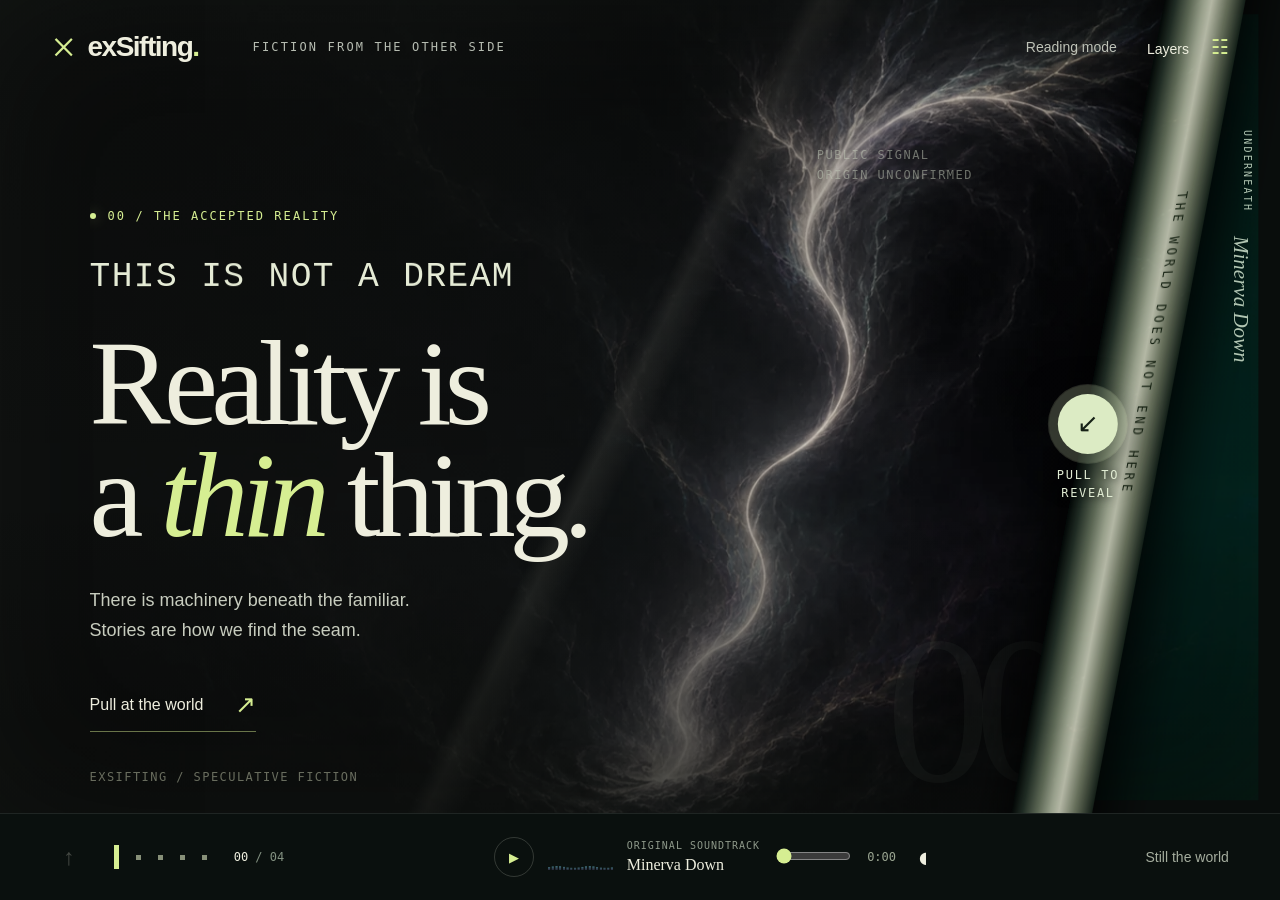
==== commit f97e12a8: "Reforge site with layered reality experience" ====
--- a/index.html
+++ b/index.html
@@ -1,5 +1,5 @@
 <!doctype html>
-<html lang="en">
+<html lang="en" class="reality-page">
 <head>
   <meta charset="UTF-8" />
   <meta name="viewport" content="width=device-width, initial-scale=1.0" />
@@ -32,443 +32,157 @@
   <meta name="twitter:image" content="https://www.exsifting.com/assets/hero-soul-thread.webp" />
   <meta name="twitter:image:alt" content="A luminous filament crossing a dark cosmic field" />
 
-  <link rel="preload" as="image" href="./assets/hero-soul-thread.webp" type="image/webp" />
-  <link rel="stylesheet" href="./style.css" />
+  <link rel="preload" as="image" href="./assets/hero-soul-thread.webp" />
+  <link rel="stylesheet" href="./assets/reality.css" />
+  <link rel="stylesheet" href="./assets/dream-signal.css" />
+  <script src="./assets/reality.js" defer></script>
+  <script src="./assets/minerva-audio.js" defer></script>
+  <script src="./assets/dream-signal.js" defer></script>
 </head>
-<body class="loader-active">
+<body>
   <a class="skip-link" href="#main-content">Skip to content</a>
-  <canvas id="minerva-canvas" aria-hidden="true"></canvas>
-
-  <div class="minerva-loader" id="minerva-loader" aria-label="Minerva Down title sequence">
-    <div class="minerva-loader__field" aria-hidden="true"></div>
-    <div class="minerva-loader__scanlines" aria-hidden="true"></div>
-    <div class="minerva-loader__frame">
-      <p class="minerva-loader__meta">MINERVA DOWN // BOOT SEQUENCE</p>
-      <div class="minerva-loader__title" aria-hidden="true">
-        <span>MINERVA</span>
-        <span>DOWN</span>
-      </div>
-      <div class="minerva-loader__debris" aria-hidden="true"></div>
-      <div class="minerva-loader__fissure" aria-hidden="true"></div>
-      <p class="minerva-loader__status"><span id="minerva-loader-status">Awaiting carrier</span><i aria-hidden="true"></i></p>
-      <button class="minerva-loader__skip" id="minerva-loader-skip" type="button">Skip sequence <span aria-hidden="true">[ esc ]</span></button>
+  <header class="world-header">
+    <a class="brand" href="#signal" aria-label="exSifting home"><span class="brand-mark" aria-hidden="true">×</span> exSifting<span class="brand-period">.</span></a>
+    <p class="header-coordinate">FICTION FROM THE OTHER SIDE</p>
+    <div class="header-actions">
+      <button class="mode-button" type="button" data-reading aria-pressed="false">Reading mode</button>
+      <button class="index-button" type="button" data-index-toggle aria-expanded="false" aria-controls="layer-index">Layers <span aria-hidden="true">☷</span></button>
     </div>
-  </div>
-  <noscript><style>.minerva-loader { display: none; } .loader-active { overflow: auto; }</style></noscript>
-
-  <div class="site-shell">
-    <header class="site-header">
-      <a class="brand" href="#signal" aria-label="exSifting home">
-        <span class="brand-mark" aria-hidden="true">X</span>
-        <span class="brand-name">exSifting</span>
-      </a>
-      <p class="header-note">Author / speculative fiction / public signal</p>
-
-      <nav class="site-nav" aria-label="Primary navigation">
-        <a href="#signal" data-panel="0"><span>01</span> Signal</a>
-        <a href="#minerva" data-panel="1"><span>02</span> Minerva</a>
-        <a href="#about" data-panel="2"><span>03</span> Author</a>
-        <a href="#beyond" data-panel="3"><span>04</span> Projects</a>
-        <a href="#contact" data-panel="4"><span>05</span> Open channel</a>
-      </nav>
-    </header>
-
-    <main id="main-content">
-      <section id="signal" class="hero" aria-labelledby="hero-title">
-        <div class="dream-warning" aria-label="System warning">
-          <div class="dream-warning__frame">
-            <div class="dream-warning__meta" aria-hidden="true">
-              <span>Public signal</span>
-              <span>Channel 00</span>
-              <span>Status: unverified</span>
+  </header>
+  <nav id="layer-index" class="layer-index" aria-label="Reality layers" hidden>
+    <p class="eyebrow">Choose your depth</p>
+    <a href="#signal"><span>00</span> The surface <span>↗</span></a>
+    <a href="#minerva"><span>01</span> Minerva Down <span>↗</span></a>
+    <a href="#about"><span>02</span> The author <span>↗</span></a>
+    <a href="#beyond"><span>03</span> The machinery <span>↗</span></a>
+    <a href="#contact"><span>04</span> Open channel <span>↗</span></a>
+    <p>Everything connects. Nothing is quite where you left it.</p>
+  </nav>
+  <main id="main-content" tabindex="-1">
+    <div class="reality-stack">
+      <section id="signal" class="reality reality--surface" data-layer="0" aria-labelledby="surface-title">
+        <div class="world-art surface-art" aria-hidden="true"></div>
+        <div class="surface-coordinate" aria-hidden="true">PUBLIC SIGNAL<br>ORIGIN UNCONFIRMED</div>
+        <div class="reality-content surface-content">
+          <p class="eyebrow"><span class="live-dot"></span> 00 / THE ACCEPTED REALITY</p>
+          <p class="dream-home" data-dream-signal data-dream-mode="signal">THIS IS NOT A DREAM</p>
+          <h1 id="surface-title">Reality is<br>a <em>thin</em> thing.</h1>
+          <p class="surface-lede">There is machinery beneath the familiar.<br>Stories are how we find the seam.</p>
+          <button type="button" class="text-action" data-descend>Pull at the world <span aria-hidden="true">↗</span></button>
+        </div>
+        <div class="surface-footer"><span>EXSIFTING / SPECULATIVE FICTION</span></div>
+        <div class="reality-number" aria-hidden="true">00</div>
+      </section>
+      <section id="minerva" class="reality reality--minerva" data-layer="1" aria-labelledby="book-title">
+        <div class="world-art minerva-art" aria-hidden="true"></div>
+        <div class="reality-content minerva-content">
+          <p class="eyebrow">01 / THE FRACTURE</p>
+          <div class="book-layout">
+            <div class="book-copy">
+              <p class="chapter-note">A world underneath the world.</p>
+              <h2 id="book-title">Minerva<br><em>Down.</em></h2>
+              <p class="book-hook">Seeing clearly comes at a cost.</p>
+              <p>Ryan is caught between unstable reality, astral technology, and an unseen architecture that may be rewriting more than his perception.</p>
+              <p>A mythic science-fiction serial about identity, memory, transcendence, and the machinery beneath the world.</p>
+              <a class="text-action" href="https://www.royalroad.com/fiction/111149/minerva-down">Begin reading <span aria-hidden="true">↗</span></a>
+              <p class="book-meta">SERIALIZING · FREE ON ROYAL ROAD · LITRPG-ADJACENT</p>
             </div>
-            <p class="sr-only">This is not a dream.</p>
-            <div class="dream-warning__message" data-message="THIS IS NOT A DREAM" aria-hidden="true">THIS IS NOT A DREAM</div>
-            <div class="dream-warning__footer" aria-hidden="true">
-              <span>Do not attempt correction</span>
-              <span class="dream-warning__cursor"></span>
-              <span>Status: unverified</span>
+            <div class="book-panel-cover" data-book-stage>
+              <div class="artifact-crosshair" aria-hidden="true"></div>
+              <div class="minerva-book">
+                <div class="minerva-book__face"><img src="./assets/minerva-down-cover.webp" alt="Minerva Down book cover" width="400" height="600" /></div>
+                <span class="minerva-book__spine" aria-hidden="true">MINERVA DOWN / EXSIFTING</span>
+              </div>
+              <p class="dream-minerva" data-dream-signal data-dream-mode="minerva">THIS IS NOT A DREAM</p>
+              <span class="artifact-caption">RECOVERED OBJECT 001</span>
             </div>
           </div>
         </div>
-        <div class="hero-copy">
-          <p class="kicker">Speculative fiction // signal acquired</p>
-          <h1 id="hero-title">
-            Stories about the machinery hidden beneath
-            <em>ordinary reality.</em>
-          </h1>
-          <p class="hero-lede">
-            exSifting writes mythic science fiction and system-haunted stories
-            about perception, memory, technology, dreams, infrastructure, and
-            the dangerous structures people were never meant to see.
-          </p>
-
-          <div class="hero-transition">
-            <span>02 / Current transmission</span>
-            <a class="text-link text-link-featured" href="#minerva">Minerva Down <span aria-hidden="true">→</span></a>
+        <div class="reality-number" aria-hidden="true">01</div>
+      </section>
+      <section id="about" class="reality reality--author" data-layer="2" aria-labelledby="author-title">
+        <div class="world-art author-art" aria-hidden="true"></div>
+        <div class="reality-content author-content">
+          <p class="eyebrow">02 / THE OBSERVER</p>
+          <p class="chapter-note">Someone noticed.</p>
+          <h2 id="author-title">The paradigm<br>already <em>shifted.</em></h2>
+          <div class="author-columns">
+            <aside class="author-aside">
+              <p class="author-quote">You were not<br>supposed to notice.</p>
+              <p class="dream-author" data-dream-signal data-dream-mode="quiet">THIS IS NOT A DREAM</p>
+            </aside>
+            <div>
+              <p>exSifting writes from the places where technical systems, mythology, consciousness, and ordinary human lives collide.</p>
+              <p>A network. A memory. A dream. A family. A machine. The stories follow the fracture until the hidden infrastructure becomes visible.</p>
+              <button class="text-action" type="button" data-descend>Find the machinery <span aria-hidden="true">↗</span></button>
+            </div>
           </div>
         </div>
+        <div class="reality-number" aria-hidden="true">02</div>
       </section>
-
-      <section id="minerva" class="section featured-book" aria-labelledby="book-title">
-        <div class="book-panel-cover" aria-hidden="true">
-          <img src="./assets/minerva-down-cover.webp" alt="" width="400" height="600" loading="lazy" decoding="async" />
+      <section id="beyond" class="reality reality--machines" data-layer="3" aria-labelledby="machines-title">
+        <div class="world-art machines-art" aria-hidden="true"></div>
+        <div class="reality-content machines-content">
+          <p class="eyebrow">03 / THE HIDDEN INFRASTRUCTURE</p>
+          <h2 id="machines-title">The older layer<br>is still <em>answering.</em></h2>
+          <p class="machines-intro">Fictional institutions. Interactive systems. Tools from the wrong timeline.</p>
+          <p class="dream-register" data-dream-signal data-dream-mode="unstable">THIS IS NOT A DREAM</p>
+          <div class="project-index">
+            <a href="./archive/" data-dream-excite><span class="project-code">A.01</span><span><strong>The Recovered Archive</strong><small>Original portal / uncertain provenance</small></span><span class="project-arrow">↗</span></a>
+            <a href="https://network.exsifting.com"><span class="project-code">N.03</span><span><strong>District 3 Network Console</strong><small>A networking simulation from the wrong timeline</small></span><span class="project-arrow">↗</span></a>
+            <a href="https://search.exsifting.com"><span class="project-code">S.00</span><span><strong>Search Node</strong><small>Experimental signal-discovery infrastructure</small></span><span class="project-arrow">↗</span></a>
+            <a href="./games/binary/"><span class="project-code">B.08</span><span><strong>Signal Eight</strong><small>A binary conversion drill for network operators</small></span><span class="project-arrow">↗</span></a>
+          </div>
         </div>
-        <div class="section-heading">
-          <p class="kicker">Featured fiction</p>
-          <h2 id="book-title">Minerva <em>Down</em></h2>
-          <p class="section-coordinate">Transmission 01 / last known origin: uncertain</p>
+        <div class="reality-number" aria-hidden="true">03</div>
+      </section>
+      <section id="contact" class="reality reality--channel" data-layer="4" aria-labelledby="channel-title">
+        <div class="world-art channel-art" aria-hidden="true"></div>
+        <div class="reality-content channel-content">
+          <p class="eyebrow">04 / NO FURTHER BOUNDARY DETECTED</p>
+          <h2 id="channel-title">Something<br>on the other side<br>is <em>listening.</em></h2>
+          <div class="channel-links">
+            <a class="text-action" href="mailto:operator@exsifting.com">Open a channel <span aria-hidden="true">↗</span></a>
+            <a href="https://www.royalroad.com/fiction/111149/minerva-down">Read Minerva Down ↗</a>
+            <a href="./extensions/">Explore extensions ↗</a>
+          </div>
+          <p class="channel-address">operator@exsifting.com</p>
+          <p class="dream-channel" data-dream-signal data-dream-mode="residual">THIS IS NOT A DREAM</p>
+          <button class="return-button" type="button" data-return>↑ Return to the surface</button>
         </div>
-
-        <div class="book-grid">
-          <div class="book-description">
-            <p class="book-hook">
-              The world is difficult enough to understand before you begin
-              seeing the systems underneath it.
-            </p>
-            <p>
-              Ryan is caught between unstable reality, astral technology, and
-              an unseen architecture that may be rewriting more than his
-              perception. What begins as a struggle to understand what is
-              happening becomes a confrontation with the machinery beneath the
-              world—and the intelligence moving through it.
-            </p>
-            <p>
-              <strong>Minerva Down</strong> is a LitRPG-adjacent, mythic
-              science-fiction serial about identity, memory, transcendence,
-              and the cost of seeing clearly.
-            </p>
-
-            <div class="book-actions">
-              <a
-                class="text-link"
-                href="https://www.royalroad.com/fiction/111149/minerva-down"
-              >
-                Begin reading on Royal Road <span aria-hidden="true">→</span>
-              </a>
-            </div>
-          </div>
-
-          <dl class="book-details">
-            <div>
-              <dt>Status</dt>
-              <dd>Serializing</dd>
-            </div>
-            <div>
-              <dt>Genre</dt>
-              <dd>Mythic science fiction</dd>
-            </div>
-            <div>
-              <dt>Elements</dt>
-              <dd>Progression, metaphysics, strange systems</dd>
-            </div>
-            <div>
-              <dt>Access</dt>
-              <dd>Free on Royal Road</dd>
-            </div>
-          </dl>
-        </div>
+        <div class="reality-number" aria-hidden="true">04</div>
       </section>
-
-      <section id="about" class="section about" aria-labelledby="about-title">
-        <div class="section-heading">
-          <p class="kicker">About the author</p>
-          <h2 id="about-title">Writing from the edge of the system.</h2>
-        </div>
-
-        <div class="about-grid">
-          <div class="about-copy">
-            <p>
-              <strong>exSifting</strong> is a speculative-fiction author drawn
-              to the places where technical systems, mythology, consciousness,
-              and ordinary human lives collide.
-            </p>
-            <p>
-              The stories tend to begin with something familiar—a network, a
-              memory, a dream, a family, a machine—and then follow the fracture
-              until the hidden infrastructure becomes visible.
-            </p>
-            <p>
-              This site is the public-facing home for those stories. The more
-              questionable materials remain one layer deeper.
-            </p>
-          </div>
-
-          <blockquote class="pull-quote">
-            <p>“The paradigm already shifted. You were not supposed to notice.”</p>
-            <footer>— intercepted exSifting transmission</footer>
-          </blockquote>
-        </div>
-      </section>
-
-      <section id="beyond" class="section beyond" aria-labelledby="beyond-title">
-        <div class="section-heading section-heading-row">
-          <div>
-            <p class="kicker">Beyond the books</p>
-            <h2 id="beyond-title">Experiments from behind the curtain.</h2>
-          </div>
-          <p>
-            Fictional institutions, interactive systems, and practical tools
-            contaminated by the wider Sifting mythology.
-          </p>
-        </div>
-
-        <div class="project-index">
-          <a class="project-entry project-entry-archive" href="./archive/"><span class="project-number">01</span><span class="project-title">The Recovered Archive</span><span class="project-description">Original exSifting portal / uncertain provenance</span><span class="card-arrow" aria-hidden="true">↗</span></a>
-          <a class="project-entry project-entry-wide" href="https://network.exsifting.com"><span class="project-number">02</span><span class="project-title">District 3 Network Console</span><span class="project-description">Browser-based networking simulation from the wrong timeline</span><span class="card-arrow" aria-hidden="true">↗</span></a>
-          <a class="project-entry project-entry-short" href="https://search.exsifting.com"><span class="project-number">03</span><span class="project-title">Search Node</span><span class="project-description">Experimental signal-discovery infrastructure</span><span class="card-arrow" aria-hidden="true">↗</span></a>
-          <a class="project-entry project-entry-wide" href="./games/binary/"><span class="project-number">04</span><span class="project-title">Signal Eight</span><span class="project-description">A binary conversion drill for network operators</span><span class="card-arrow" aria-hidden="true">↗</span></a>
-        </div>
-        <p class="archive-warning"><span>Archive boundary detected.</span> The older layer is still answering.</p>
-      </section>
-
-      <section id="contact" class="contact-band" aria-labelledby="contact-title">
-        <div>
-          <p class="kicker">Open channel</p>
-          <h2 id="contact-title">Follow the signal.</h2>
-          <p>
-            Read the current serial, contact the operator, or descend into the
-            archive at your own discretion.
-          </p>
-        </div>
-
-        <div class="contact-actions">
-          <a class="text-link text-link-featured" href="https://www.royalroad.com/fiction/111149/minerva-down">Read on Royal Road <span aria-hidden="true">↗</span></a>
-          <a class="text-link text-link-quiet" href="mailto:operator@exsifting.com">operator@exsifting.com <span aria-hidden="true">↗</span></a>
-          <a class="text-link text-link-quiet" href="./extensions/">Open extensions <span aria-hidden="true">↗</span></a>
-        </div>
-      </section>
-    </main>
-
-    <nav class="panel-controls" aria-label="Panel controls">
-      <button type="button" data-panel-prev aria-label="Previous panel">←</button>
-      <span><b data-panel-current>01</b> / 05</span>
-      <button type="button" data-panel-next aria-label="Next panel">→</button>
+    </div>
+    <div class="peel-fold" aria-hidden="true"><span>THE WORLD DOES NOT END HERE</span></div>
+    <button class="peel-handle" type="button" data-peel aria-label="Peel back this layer to reveal Minerva Down">
+      <span class="peel-handle__symbol" aria-hidden="true">↙</span>
+      <span class="peel-handle__label">PULL TO<br>REVEAL</span>
+    </button>
+    <p class="next-whisper" aria-hidden="true"><span>UNDERNEATH</span><b data-next-name>Minerva Down</b></p>
+  </main>
+  <footer class="world-footer">
+    <nav class="depth-nav" aria-label="Depth navigation">
+      <button type="button" data-previous aria-label="Return to previous reality">↑</button>
+      <div class="depth-dots">
+        <a href="#signal" aria-label="Layer 0: The surface" aria-current="page"><span></span></a>
+        <a href="#minerva" aria-label="Layer 1: Minerva Down"><span></span></a>
+        <a href="#about" aria-label="Layer 2: The author"><span></span></a>
+        <a href="#beyond" aria-label="Layer 3: The machinery"><span></span></a>
+        <a href="#contact" aria-label="Layer 4: Open channel"><span></span></a>
+      </div>
+      <span class="depth-count"><b data-depth>00</b> / 04</span>
     </nav>
-
-    <footer class="site-footer">
-      <p>© <span id="year"></span> exSifting</p>
-      <p>This public node denies containing restricted Minerva materials.</p>
-    </footer>
-  </div>
-
-  <script src="./assets/minerva-system.js"></script>
-  <script>
-    document.getElementById("year").textContent = new Date().getFullYear();
-
-    (() => {
-      const loader = document.getElementById("minerva-loader");
-      const skip = document.getElementById("minerva-loader-skip");
-      const status = document.getElementById("minerva-loader-status");
-      const reduceMotion = window.matchMedia("(prefers-reduced-motion: reduce)");
-      if (!loader || !skip || !status) return;
-
-      let closed = false;
-      const debris = loader.querySelector(".minerva-loader__debris");
-      const debrisChars = ["░", "▒", "▓", "╱", "╲", "|", "_", "/", "\\", "#", "+", "·", "∴", "0", "1"];
-      if (debris) {
-        for (let index = 0; index < 42; index += 1) {
-          const fragment = document.createElement("span");
-          fragment.textContent = debrisChars[Math.floor(Math.random() * debrisChars.length)];
-          fragment.style.left = `${18 + Math.random() * 64}%`;
-          fragment.style.top = `${31 + Math.random() * 31}%`;
-          fragment.style.setProperty("--debris-x", `${-160 + Math.random() * 320}px`);
-          fragment.style.setProperty("--debris-r", `${-80 + Math.random() * 160}deg`);
-          fragment.style.setProperty("--debris-delay", `${Math.random() * .45}s`);
-          fragment.style.setProperty("--debris-duration", `${.85 + Math.random() * .6}s`);
-          debris.appendChild(fragment);
-        }
-      }
-
-      const dismiss = (instant = false) => {
-        if (closed) return;
-        closed = true;
-        document.body.classList.remove("loader-active");
-        try { sessionStorage.setItem("exsifting-minerva-intro", "seen"); } catch (error) { /* storage may be disabled */ }
-        loader.classList.add("is-done");
-        window.setTimeout(() => {
-          loader.hidden = true;
-          loader.setAttribute("aria-hidden", "true");
-        }, instant ? 0 : 560);
-      };
-
-      let seen = false;
-      try { seen = sessionStorage.getItem("exsifting-minerva-intro") === "seen"; } catch (error) { /* storage may be disabled */ }
-      if (seen) { dismiss(true); return; }
-
-      skip.addEventListener("click", () => dismiss());
-      loader.addEventListener("click", event => { if (event.target !== skip) dismiss(); });
-      document.addEventListener("keydown", event => { if (event.key === "Escape" && !closed) dismiss(); }, { once: true });
-      if (reduceMotion.matches) {
-        dismiss(true);
-        return;
-      }
-
-      const messages = ["Awaiting carrier", "Fissure detected", "Title integrity: failing", "Transmission active"];
-      messages.forEach((message, index) => {
-        window.setTimeout(() => { if (!closed) status.textContent = message; }, 520 + index * 620);
-      });
-      window.setTimeout(() => { if (!closed) loader.classList.add("is-fissure"); }, 1450);
-      window.setTimeout(() => { if (!closed) loader.classList.add("is-collapsing"); }, 2350);
-      window.setTimeout(() => dismiss(), 3900);
-      reduceMotion.addEventListener?.("change", event => { if (event.matches) dismiss(); });
-    })();
-
-    (() => {
-      const banner = document.querySelector(".dream-warning");
-      const textEl = document.querySelector(".dream-warning__message");
-      const original = textEl?.dataset.message;
-      const reduceMotion = window.matchMedia("(prefers-reduced-motion: reduce)");
-      const symbols = ["#", "%", "@", "!", "$", "?", "/", "\\", "*", "+", "=", "~", "¦", "†", "∆", "⊢", "₦", "Я", "Ø", "Λ", "▓", "░", "∴", "⊗", "⌁"];
-      const substitutions = {
-        A: ["4", "∆", "Λ"], E: ["3", "€"], I: ["!", "|", "¦"], O: ["0", "Ø"],
-        S: ["$", "5"], T: ["†", "+"], N: ["₦", "И"], R: ["Я"], D: ["Ð"], M: ["₥"]
-      };
-
-      if (!banner || !textEl || !original || reduceMotion.matches) return;
-
-      const wait = ms => new Promise(resolve => window.setTimeout(resolve, ms));
-      const distort = level => original.split("").map(char => {
-        if (char === " ") return char;
-        if (Math.random() < level * .7 && substitutions[char]) {
-          const list = substitutions[char];
-          return list[Math.floor(Math.random() * list.length)];
-        }
-        return Math.random() < level ? symbols[Math.floor(Math.random() * symbols.length)] : char;
-      }).join("");
-
-      async function cycle() {
-        while (!reduceMotion.matches) {
-          banner.classList.remove("dream-warning--corrupt");
-          textEl.textContent = original;
-          await wait(2400);
-          if (reduceMotion.matches) break;
-
-          banner.classList.add("dream-warning--corrupt");
-          for (let level = .08; level <= .9; level += .07) {
-            textEl.textContent = distort(level);
-            await wait(180);
-          }
-          await wait(1200);
-          for (let level = .9; level >= .12; level -= .08) {
-            textEl.textContent = distort(level);
-            await wait(130);
-          }
-          textEl.textContent = original;
-          banner.classList.remove("dream-warning--corrupt");
-          await wait(1800);
-        }
-        textEl.textContent = original;
-        banner.classList.remove("dream-warning--corrupt");
-      }
-
-      reduceMotion.addEventListener?.("change", event => {
-        if (event.matches) textEl.textContent = original;
-      });
-      cycle();
-    })();
-
-    (() => {
-      const track = document.getElementById("main-content");
-      const panels = track ? [...track.children] : [];
-      const links = [...document.querySelectorAll(".site-nav a[data-panel]")];
-      const previous = document.querySelector("[data-panel-prev]");
-      const next = document.querySelector("[data-panel-next]");
-      const current = document.querySelector("[data-panel-current]");
-      const reduced = window.matchMedia("(prefers-reduced-motion: reduce)");
-      if (!track || panels.length !== 5) return;
-
-      let active = 0;
-      let initialising = true;
-      let transitionTimer;
-      const hashes = ["signal", "minerva", "about", "beyond", "contact"];
-      const setActive = index => {
-        active = Math.max(0, Math.min(panels.length - 1, index));
-        links.forEach(link => link.setAttribute("aria-current", Number(link.dataset.panel) === active ? "page" : "false"));
-        if (current) current.textContent = String(active + 1).padStart(2, "0");
-        window.dispatchEvent(new CustomEvent("minerva:panel", { detail: { index: active } }));
-      };
-      const goTo = (index, updateHash = true, immediate = false) => {
-        const target = Math.max(0, Math.min(panels.length - 1, index));
-        track.classList.add("is-transitioning");
-        window.clearTimeout(transitionTimer);
-        panels[target].scrollIntoView({ behavior: immediate || reduced.matches ? "auto" : "smooth", block: "nearest", inline: "start" });
-        transitionTimer = window.setTimeout(() => track.classList.remove("is-transitioning"), reduced.matches ? 0 : 760);
-        setActive(target);
-        if (updateHash && location.hash !== `#${hashes[target]}`) history.replaceState(null, "", `#${hashes[target]}`);
-      };
-      links.forEach(link => link.addEventListener("click", event => {
-        event.preventDefault();
-        goTo(Number(link.dataset.panel));
-      }));
-      previous?.addEventListener("click", () => goTo(active - 1));
-      next?.addEventListener("click", () => goTo(active + 1));
-
-      let wheelLock = false;
-      track.addEventListener("wheel", event => {
-        if (window.matchMedia("(max-width: 780px)").matches || Math.abs(event.deltaX) >= Math.abs(event.deltaY)) return;
-        const panel = panels[active];
-        const hasVerticalOverflow = panel.scrollHeight > panel.clientHeight + 1;
-        const atTop = panel.scrollTop <= 1;
-        const atBottom = panel.scrollTop + panel.clientHeight >= panel.scrollHeight - 1;
-        const movingDown = event.deltaY > 0;
-        if (hasVerticalOverflow && ((movingDown && !atBottom) || (!movingDown && !atTop))) return;
-        if (wheelLock) return;
-        event.preventDefault();
-        wheelLock = true;
-        goTo(active + (movingDown ? 1 : -1));
-        window.setTimeout(() => { wheelLock = false; }, reduced.matches ? 180 : 720);
-      }, { passive: false });
-
-      let touchStartX = 0;
-      let touchStartY = 0;
-      track.addEventListener("touchstart", event => {
-        touchStartX = event.changedTouches[0].clientX;
-        touchStartY = event.changedTouches[0].clientY;
-      }, { passive: true });
-      track.addEventListener("touchend", event => {
-        if (window.matchMedia("(max-width: 780px)").matches) return;
-        const touch = event.changedTouches[0];
-        const dx = touch.clientX - touchStartX;
-        const dy = touch.clientY - touchStartY;
-        if (Math.abs(dx) > 55 && Math.abs(dx) > Math.abs(dy)) goTo(active + (dx < 0 ? 1 : -1));
-      }, { passive: true });
-
-      document.addEventListener("keydown", event => {
-        if (/INPUT|TEXTAREA|SELECT/.test(event.target.tagName)) return;
-        const forward = ["ArrowRight", "ArrowDown", "PageDown"].includes(event.key);
-        const backward = ["ArrowLeft", "ArrowUp", "PageUp"].includes(event.key);
-        if (!forward && !backward) return;
-        event.preventDefault();
-        goTo(active + (forward ? 1 : -1));
-      });
-
-      window.addEventListener("hashchange", () => {
-        const requested = location.hash.slice(1);
-        const index = requested === "top" ? 0 : requested === "books" ? 1 : requested === "projects" || requested === "beyond" ? 3 : hashes.indexOf(requested);
-        if (index >= 0 && index !== active) goTo(index, false);
-      });
-
-      const observer = new IntersectionObserver(entries => {
-        if (initialising) return;
-        entries.forEach(entry => {
-          if (entry.isIntersecting && entry.intersectionRatio >= .55) {
-            const index = panels.indexOf(entry.target);
-            setActive(index);
-            if (location.hash !== `#${hashes[index]}`) history.replaceState(null, "", `#${hashes[index]}`);
-          }
-        });
-      }, { root: window.matchMedia("(min-width: 781px)").matches ? track : null, threshold: [.55] });
-      panels.forEach(panel => observer.observe(panel));
-
-      const initialHash = location.hash.slice(1);
-      const initialIndex = initialHash === "top" ? 0 : initialHash === "books" ? 1 : initialHash === "projects" || initialHash === "beyond" ? 3 : hashes.indexOf(initialHash);
-      window.setTimeout(() => {
-        if (initialIndex >= 0) goTo(initialIndex, false, true);
-        else setActive(0);
-        initialising = false;
-      }, 0);
-    })();
-  </script>
+    <aside class="soundtrack-player" data-audio-player aria-label="Minerva Down soundtrack">
+      <audio data-audio-source preload="metadata" src="./assets/minerva-down-soundtrack.mp3"></audio>
+      <button type="button" class="soundtrack-player__toggle" data-audio-toggle aria-label="Play Minerva Down soundtrack"><span aria-hidden="true">▶</span></button>
+      <canvas data-audio-spectrum width="128" height="32" aria-hidden="true"></canvas>
+      <div class="soundtrack-player__identity"><span>ORIGINAL SOUNDTRACK</span><strong>Minerva Down</strong></div>
+      <label class="soundtrack-player__timeline"><span class="sr-only">Soundtrack position</span><input data-audio-seek type="range" min="0" max="1000" value="0" step="1" /></label>
+      <time data-audio-current>0:00</time><time class="sr-only" data-audio-duration>—:—</time>
+      <button class="soundtrack-player__mute" type="button" data-audio-mute aria-label="Mute soundtrack"><span aria-hidden="true">◖</span></button>
+    </aside>
+    <button class="motion-button" type="button" data-motion aria-pressed="false">Still the world</button>
+  </footer>
+  <p class="sr-only" role="status" data-layer-status></p>
 </body>
 </html>
--- a/assets/reality.css
+++ b/assets/reality.css
@@ -0,0 +1,251 @@
+/* Reality sheets: the content is the surface, navigation is the tear. */
+:root {
+  color-scheme: dark;
+  --ink: #eeeede;
+  --muted: #b6b9af;
+  --acid: #d6ee92;
+  --line: #e6e9d32d;
+  --mono: "Cascadia Code", Consolas, monospace;
+  --serif: "Bodoni MT", Didot, "Times New Roman", serif;
+  --seam: 87%;
+  --fold-angle: -8deg;
+  --audio-energy: 0;
+  --audio-face-alpha: .08;
+  --audio-face-glow: 22px;
+  --audio-depth: 24px;
+  --world-x: 0px;
+  --world-y: 0px;
+}
+* { box-sizing: border-box; }
+body { margin: 0; background: #090d0c; color: var(--ink); font-family: Arial, sans-serif; }
+button, input, a { -webkit-tap-highlight-color: transparent; }
+button, input { font: inherit; }
+button, a { touch-action: manipulation; }
+button { color: inherit; cursor: pointer; }
+a { color: inherit; text-underline-offset: 5px; }
+button { border: 0; background: none; }
+button:disabled { opacity: .25; cursor: default; }
+:focus-visible { outline: 2px solid var(--acid); outline-offset: 6px; }
+::selection { background: var(--acid); color: #111; }
+[hidden] { display: none !important; }
+.sr-only { position: absolute; width: 1px; height: 1px; padding: 0; overflow: hidden; clip-path: inset(50%); white-space: nowrap; }
+.skip-link { position: fixed; z-index: 100; top: 10px; left: 10px; background: var(--acid); color: #111; padding: 14px; transform: translateY(-160%); }
+.skip-link:focus { transform: none; }
+.world-header { height: 94px; position: absolute; z-index: 30; top: 0; left: 0; right: 0; padding: 0 4%; display: flex; gap: 24px; align-items: center; }
+.brand { font-size: 28px; font-weight: 600; text-decoration: none; letter-spacing: -1.5px; white-space: nowrap; display: inline-flex; align-items: center; }
+.brand-mark { color: var(--acid); font: 44px var(--serif); margin-right: 13px; }
+.brand-period { color: var(--acid); }
+.header-coordinate { margin: 0 auto 0 30px; color: #b6bcb1; font: 12px var(--mono); letter-spacing: .18em; }
+.header-actions { display: flex; align-items: center; gap: 30px; margin-left: auto; }
+.mode-button, .index-button, .motion-button { font-size: 14px; padding: 12px 0; }
+.mode-button { color: #bec2b7; }
+.index-button span { margin-left: 18px; color: var(--acid); font-size: 20px; }
+.layer-index { position: fixed; z-index: 45; right: 3%; top: 80px; width: min(460px, 94%); padding: 30px; border: 1px solid var(--line); background: #101512f5; box-shadow: 0 40px 100px #000a; backdrop-filter: blur(20px); }
+.layer-index a { text-decoration: none; display: grid; grid-template-columns: 36px 1fr 20px; padding: 18px 0; border-top: 1px solid var(--line); font-size: 18px; }
+.layer-index a span { color: var(--acid); font: 14px var(--mono); }
+.layer-index > p:last-child { color: var(--muted); font-size: 14px; line-height: 1.6; }
+.layer-index a[aria-current="page"] { color: var(--acid); }
+.reality { position: relative; min-height: 100svh; overflow: hidden; background: #0b1210; isolation: isolate; }
+.world-art { position: absolute; z-index: -2; inset: -3%; pointer-events: none; transform: translate3d(var(--world-x), var(--world-y), 0) scale(1.025); background-size: cover; background-position: center; }
+.world-art::after { content: ""; position: absolute; inset: 0; background: linear-gradient(0deg, #050907aa, transparent 40%, #05090755); }
+.world-art::after { box-shadow: inset 0 0 180px rgba(105, 185, 126, var(--audio-face-alpha)); }
+.surface-art { background-image: linear-gradient(90deg, #0a100ff5 0%, #0b1412a8 39%, #121a140a 72%), url("./hero-soul-thread.webp"); filter: saturate(.38) sepia(.15); }
+.surface-art::before { content: ""; position: absolute; inset: 0; background: linear-gradient(116deg, transparent 48%, #d8e7bd15 49%, transparent 51%); }
+.minerva-art { background-image: linear-gradient(90deg, #031e1cfa 0%, #06352dbc 46%, #06483b88), url("./section-ether.webp"); }
+.author-art { background-image: linear-gradient(90deg, #321c16f5, #492b1dd1 55%, #a2794430), url("./section-branches.webp"); filter: sepia(.3); }
+.machines-art { background-image: linear-gradient(90deg, #1b132bf5, #1d1633cc 62%, #412c6066), url("./section-branches.webp"); }
+.channel-art { background-image: linear-gradient(90deg, #0b141ceb, #132e3ab0 65%, #21475d77), url("./hero-soul-thread.webp"); }
+.reality-content { position: relative; z-index: 2; width: min(72%, 1200px); margin-left: 7%; padding: 145px 0 120px; }
+.eyebrow { display: flex; align-items: center; gap: 12px; color: var(--acid); font: 12px/1.5 var(--mono); letter-spacing: .17em; margin: 0 0 34px; }
+.live-dot { width: 6px; height: 6px; border-radius: 50%; background: var(--acid); box-shadow: 0 0 14px #d6ee9277; }
+h1, h2 { font-family: var(--serif); font-weight: 400; letter-spacing: -.055em; margin: 0; line-height: .92; }
+h1 { font-size: clamp(76px, 9.5vw, 160px); }
+h2 { font-size: clamp(60px, 7.2vw, 118px); }
+h1 em, h2 em { font-weight: 400; color: var(--acid); }
+p { font-size: 16px; line-height: 1.7; }
+.surface-content { padding-top: clamp(150px, 23vh, 280px); }
+.surface-lede { margin: 34px 0 30px; color: #c7ccbe; font-size: 18px; line-height: 1.65; }
+.text-action { display: inline-flex; align-items: center; gap: 32px; font-size: 16px; text-decoration: none; padding: 15px 0 12px; border-bottom: 1px solid #d6ee9277; }
+.text-action span { color: var(--acid); font-size: 25px; transition: transform .25s; }
+.text-action:hover span { transform: translate(4px, -4px); }
+.surface-coordinate { position: absolute; top: 145px; right: 24%; font: 12px/1.7 var(--mono); letter-spacing: .12em; color: #bdc5b488; }
+.surface-footer { position: absolute; bottom: 125px; left: 7%; right: 26%; display: flex; justify-content: space-between; gap: 24px; color: #b6bba28c; font: 12px var(--mono); letter-spacing: .12em; }
+.reality-number { position: absolute; right: 17%; bottom: 88px; color: #eff2d909; font: 210px/.8 var(--serif); letter-spacing: -.08em; pointer-events: none; }
+.chapter-note { color: #bfcabd; font: italic 22px var(--serif); margin: 0 0 20px; }
+.book-layout { display: grid; grid-template-columns: 1.1fr .9fr; gap: 5vw; align-items: center; }
+.minerva-content { padding-top: 125px; }
+.book-copy > p:not(.chapter-note):not(.book-meta) { color: #b9cfc4; max-width: 500px; line-height: 1.65; }
+.book-copy > .book-hook { color: #edf1df !important; font: 24px var(--serif); margin-bottom: 18px; }
+.book-meta { font: 12px/1.7 var(--mono); color: #8ca89b; margin-top: 25px; letter-spacing: .06em; }
+.book-panel-cover { --book-rx: -4deg; --book-ry: -18deg; --book-lift: 0px; position: relative; perspective: 1200px; width: 100%; padding: 30px; }
+.minerva-book { position: relative; width: min(100%, 285px); aspect-ratio: 2/3; margin: 0 auto; transform-style: preserve-3d; transform: translateY(var(--book-lift)) rotateX(var(--book-rx)) rotateY(var(--book-ry)) translateZ(var(--audio-depth)); transition: transform .2s; }
+.minerva-book__face { position: absolute; inset: 0; transform: translateZ(12px); box-shadow: 20px 35px 80px #000a, 0 0 var(--audio-face-glow) rgba(117,220,235,var(--audio-face-alpha)); }
+.minerva-book__face img { width: 100%; height: 100%; display: block; border: 1px solid #edf6dc55; }
+.minerva-book__spine { position: absolute; left: 0; height: 100%; width: 26px; background: linear-gradient(90deg,#050c09,#18362b); transform-origin: left; transform: translateZ(12px) rotateY(-90deg); writing-mode: vertical-rl; padding: 20px 5px; font: 12px var(--mono); color: #bbd6b3; letter-spacing: .14em; }
+.artifact-crosshair { position: absolute; inset: 0; border: 1px solid #c9e9bb25; border-radius: 50%; transform: rotateX(62deg) rotateZ(-25deg); }
+.artifact-crosshair::after { content: ""; position: absolute; inset: 10%; border: 1px solid #c9e9bb18; border-radius: 50%; }
+.artifact-caption { display: block; margin-top: 48px; text-align: center; color: #a9bfa2; font: 12px var(--mono); letter-spacing: .2em; }
+.author-content { padding-top: 17vh; }
+.author-content h2 { max-width: 1000px; }
+.author-columns { display: grid; grid-template-columns: 1fr 1fr; gap: 6vw; margin-top: 50px; max-width: 910px; }
+.author-columns > div p { color: #d9c4b4; margin-top: 0; }
+.author-quote { font: italic clamp(25px, 3vw, 44px)/1.25 var(--serif); margin: 0; padding-left: 28px; border-left: 1px solid #dfbc8166; color: #dfbc81; }
+.reality--author { --acid: #edc58c; }
+.reality--machines { --acid: #c8b9ff; }
+.machines-content { padding-top: 125px; }
+.machines-content h2 { font-size: clamp(52px, 5.5vw, 86px); }
+.machines-intro { color: #bdb4ce; margin: 24px 0; }
+.project-index { width: min(100%, 900px); }
+.project-index a { display: grid; grid-template-columns: 58px 1fr 30px; align-items: center; gap: 24px; padding: 18px 0; border-top: 1px solid #c8b9ff40; text-decoration: none; transition: padding .2s, background .2s; }
+.project-index a:last-child { border-bottom: 1px solid #c8b9ff40; }
+.project-index a:hover { padding-left: 15px; background: #c8b9ff0b; }
+.project-code { color: #b49bc8; font: 12px var(--mono); }
+.project-index strong { display: block; font: 25px var(--serif); font-weight: 400; }
+.project-index small { display: block; color: #bdb4ce; margin-top: 5px; font-size: 14px; }
+.project-arrow { color: var(--acid); font-size: 24px; }
+.reality--channel { --acid: #b9e0eb; }
+.channel-content { padding-top: 17vh; }
+.channel-content h2 { font-size: clamp(60px, 7vw, 116px); }
+.channel-links { display: flex; align-items: center; flex-wrap: wrap; gap: 32px; margin-top: 35px; }
+.channel-links > a:not(.text-action) { color: #b5ccd2; text-decoration: none; font-size: 14px; }
+.channel-address { font: 14px var(--mono); color: #91aab6; }
+.return-button { margin-top: 30px; font: 14px var(--mono); padding: 15px 0; }
+.world-footer { position: fixed; z-index: 35; left: 0; right: 0; bottom: 0; min-height: 87px; padding: 12px 4%; display: flex; align-items: center; justify-content: space-between; gap: 25px; border-top: 1px solid #ffffff16; background: #0b110ff0; backdrop-filter: blur(18px); }
+.depth-nav { display: flex; align-items: center; gap: 20px; }
+.depth-nav > button { font-size: 23px; padding: 12px; }
+.depth-dots { display: flex; align-items: center; gap: 3px; }
+.depth-dots a { padding: 12px 7px; display: block; }
+.depth-dots span { display: block; width: 5px; height: 5px; background: #879078; transition: height .25s, background .25s; }
+.depth-dots a[aria-current="page"] span { height: 24px; background: var(--acid); }
+.depth-count { color: #829080; font: 12px var(--mono); white-space: nowrap; }
+.depth-count b { color: var(--ink); font-weight: 400; }
+.soundtrack-player { display: flex; gap: 14px; align-items: center; }
+.soundtrack-player button { width: 40px; height: 40px; border: 1px solid #ccd5c535; border-radius: 50%; flex-shrink: 0; }
+.soundtrack-player__toggle { color: var(--acid); font-size: 13px; }
+.soundtrack-player canvas { width: 65px; height: 25px; }
+.soundtrack-player__identity { display: flex; flex-direction: column; gap: 5px; }
+.soundtrack-player__identity span { font: 10px var(--mono); letter-spacing: .1em; color: #8e998a; }
+.soundtrack-player__identity strong { font: 16px var(--serif); font-weight: 400; }
+.soundtrack-player__timeline input { width: 75px; accent-color: var(--acid); }
+.soundtrack-player time { color: #9aa591; font: 12px var(--mono); }
+.soundtrack-player .soundtrack-player__mute { border: none; width: 26px; }
+.soundtrack-player--error .soundtrack-player__identity::after { content: "Unable to play. Try again."; color: #efb7a1; font-size: 12px; }
+.motion-button { color: #a5ad9e; }
+.peel-fold, .peel-handle, .next-whisper { display: none; }
+/* Enhanced view keeps a second reality physically exposed beneath the first. */
+.spatial { overflow: hidden; }
+.spatial .world-header { position: fixed; }
+.spatial #main-content { position: fixed; inset: 0 0 86px; outline: none; overflow: hidden; perspective: 1500px; }
+.spatial .reality-stack { position: absolute; inset: 0; perspective: 1500px; }
+.spatial .reality { position: absolute; inset: 0; min-height: 0; height: 100%; will-change: clip-path, transform; }
+.spatial .reality-content { height: 100%; overflow: auto; scrollbar-width: thin; scrollbar-color: #d6ee9240 transparent; padding-bottom: 48px; }
+.spatial .surface-content { padding-bottom: 110px; }
+.spatial .surface-footer { bottom: 30px; }
+.spatial .reality-number { bottom: 20px; }
+.spatial .peel-fold { display: block; position: absolute; z-index: 15; top: -15%; bottom: -15%; left: var(--seam); width: 6%; transform-origin: left center; transform: skewX(var(--fold-angle)) rotateY(-28deg); background: linear-gradient(90deg,#020705e8, #243329 13%, #75836a 33%, #c0c9ae 49%, #e4e8cf 59%, #7b866c 79%, #19271de0 100%); box-shadow: -16px 0 38px #0008, 20px 12px 46px #000b; pointer-events: none; }
+.peel-fold::before { content: ""; position: absolute; inset: 0; background: url("./section-branches.webp") 55% center / auto 100%; opacity: .22; mix-blend-mode: multiply; }
+.peel-fold span { position: absolute; top: 30%; left: 58%; writing-mode: vertical-rl; font: 12px var(--mono); letter-spacing: .32em; white-space: nowrap; color: #152112; }
+.spatial .peel-handle { position: absolute; display: flex; z-index: 20; top: 55%; left: var(--seam); transform: translate(-50%, -50%); align-items: center; flex-direction: column; gap: 12px; padding: 26px 20px; touch-action: none; cursor: grab; user-select: none; }
+.peel-handle:active { cursor: grabbing; }
+.peel-handle__symbol { display: grid; place-items: center; width: 60px; height: 60px; border-radius: 50%; color: #162116; background: #dcebc4; font-size: 26px; box-shadow: 0 0 0 9px #cfedb413,0 0 0 10px #e7f6ca27,0 8px 40px #0008; }
+.peel-handle__label { font: 12px/1.5 var(--mono); letter-spacing: .14em; color: #e1ecd3; text-shadow: 0 1px 10px #000; }
+.spatial .next-whisper { display: flex; position: absolute; z-index: 18; top: 130px; right: 2.1%; writing-mode: vertical-rl; gap: 24px; margin: 0; color: #b1c5b2; pointer-events: none; }
+.next-whisper span { font: 10px var(--mono); letter-spacing: .22em; }
+.next-whisper b { font: italic 21px var(--serif); font-weight: 400; }
+.spatial.is-last .peel-fold, .spatial.is-last .peel-handle, .spatial.is-last .next-whisper { display: none; }
+.is-peeling .peel-handle__label { opacity: 0; }
+.is-peeling .reality-content { pointer-events: none; }
+.still .world-art { transform: none; }
+.still .minerva-book { transform: rotateY(-12deg); transition: none; }
+body:not(.spatial) .world-header { position: relative; background: #0a100e; }
+body:not(.spatial) .reality-content { width: min(86%, 1200px); }
+body:not(.spatial) .surface-footer { display: none; }
+body:not(.spatial) .reality-number { right: 7%; }
+body:not(.spatial) .reality { scroll-margin-top: 0; }
+@media (min-width: 1600px) {
+  .surface-content { padding-top: 22vh; }
+  .minerva-content, .machines-content { padding-top: 16vh; }
+}
+@media (max-height: 780px) and (min-width: 761px) {
+  .surface-content { padding-top: 140px; }
+  h1 { font-size: clamp(72px, 8vw, 122px); }
+  .surface-content .eyebrow { margin-bottom: 24px; }
+  .surface-lede { margin: 22px 0 10px; }
+  .surface-footer { display: none; }
+  .minerva-content, .machines-content, .author-content, .channel-content { padding-top: 115px; }
+  .book-copy h2 { font-size: 78px; }
+  .book-copy p:not(.chapter-note):not(.book-meta) { font-size: 15px; }
+  .minerva-content .eyebrow { margin-bottom: 22px; }
+  .book-panel-cover { padding: 24px 40px; }
+}
+@media (max-width: 1100px) {
+  .header-coordinate { display: none; }
+  .surface-coordinate { right: 22%; font-size: 10px; }
+  .motion-button { display: none; }
+  .book-layout { gap: 20px; }
+  .book-panel-cover { padding: 12px; }
+  .author-columns { gap: 30px; margin-top: 30px; }
+  .surface-footer span:first-child { display: none; }
+}
+@media (max-width: 760px) {
+  .world-header { height: 76px; padding: 0 6%; gap: 10px; }
+  .brand { font-size: 24px; }
+  .brand-mark { font-size: 34px; margin-right: 8px; }
+  .header-actions { gap: 16px; }
+  .mode-button { font-size: 12px; }
+  .index-button { font-size: 14px; }
+  .index-button span { display: none; }
+  .reality-content { margin-left: 7%; width: 75%; padding-top: 110px; }
+  .surface-content { padding-top: 23vh; }
+  h1 { font-size: clamp(58px, 11.5vw, 86px); }
+  h2 { font-size: clamp(44px, 9.5vw, 70px); }
+  .eyebrow { font-size: 10px; letter-spacing: .1em; margin-bottom: 25px; }
+  .surface-lede { font-size: 16px; margin-top: 28px; }
+  .surface-lede br { display: none; }
+  .surface-coordinate, .surface-footer, .reality-number { display: none; }
+  .text-action { font-size: 15px; gap: 20px; }
+  .spatial .peel-fold { width: 8%; }
+  .spatial .peel-handle { padding: 18px 6px; top: 62%; }
+  .peel-handle__symbol { width: 40px; height: 40px; font-size: 22px; }
+  .peel-handle__label { font-size: 10px; }
+  .spatial .next-whisper { top: 100px; right: 2%; }
+  .next-whisper b { font-size: 17px; }
+  .world-footer { min-height: 100px; padding: 10px 5%; flex-wrap: wrap; gap: 7px; }
+  .spatial #main-content { bottom: 104px; }
+  .depth-nav { width: 100%; justify-content: center; gap: 12px; height: 30px; }
+  .depth-nav > button { padding: 0 8px; font-size: 20px; }
+  .depth-dots a { padding: 7px 10px; }
+  .depth-dots a[aria-current="page"] span { height: 15px; }
+  .soundtrack-player { width: 100%; justify-content: center; gap: 11px; }
+  .soundtrack-player button { width: 32px; height: 32px; }
+  .soundtrack-player canvas { width: 44px; height: 22px; }
+  .soundtrack-player__identity span { display: none; }
+  .soundtrack-player__identity strong { font-size: 14px; }
+  .soundtrack-player__timeline input { width: 55px; }
+  .soundtrack-player time { display: none; }
+  .book-layout { grid-template-columns: 1fr; }
+  .book-panel-cover { width: 220px; margin: 20px auto 30px; }
+  .book-copy h2 { font-size: 65px; }
+  .chapter-note { font-size: 19px; }
+  .book-meta { font-size: 10px; }
+  .author-columns { grid-template-columns: 1fr; gap: 25px; }
+  .author-quote { font-size: 26px; }
+  .machines-content h2 { font-size: 44px; }
+  .project-index a { grid-template-columns: 28px 1fr 15px; gap: 10px; }
+  .project-index strong { font-size: 22px; }
+  .project-code { font-size: 10px; }
+  .project-index small { font-size: 14px; }
+  .channel-content h2 { font-size: 50px; }
+  .channel-links { align-items: flex-start; flex-direction: column; gap: 22px; }
+  .channel-address { font-size: 12px; }
+}
+@media (prefers-reduced-motion: reduce) {
+  *, *::before, *::after { scroll-behavior: auto !important; transition: none !important; }
+  .world-art { transform: none; }
+  .minerva-book { transform: rotateY(-12deg); }
+}
+@media (max-width: 390px) {
+  .brand { font-size: 21px; }
+  .header-actions { gap: 10px; }
+  .soundtrack-player { gap: 7px; }
+}
--- a/assets/dream-signal.css
+++ b/assets/dream-signal.css
@@ -0,0 +1,114 @@
+/* One semantic message, seven placements. Only individual decorative letters move. */
+[data-dream-signal] {
+  --dream-cyan: 134, 199, 210;
+  --dream-violet: 166, 150, 209;
+  --dream-tension: 0;
+  font-family: Consolas, "Courier New", monospace;
+  font-weight: 400;
+  line-height: 1.6;
+  letter-spacing: .08em;
+  color: #c6d4bb;
+}
+[data-dream-ready] > .dream-semantic {
+  position: absolute;
+  width: 1px;
+  height: 1px;
+  margin: -1px;
+  padding: 0;
+  overflow: hidden;
+  clip-path: inset(50%);
+  white-space: nowrap;
+}
+.dream-visual { display: inline; }
+.dream-word { display: inline-block; white-space: nowrap; }
+.dream-letter {
+  display: inline-grid;
+  grid-template-areas: "glyph";
+  width: .64em;
+  text-align: center;
+  vertical-align: baseline;
+  transform-origin: center 65%;
+}
+.dream-char__glyph {
+  grid-area: glyph;
+  display: block;
+  width: 100%;
+  pointer-events: none;
+  backface-visibility: hidden;
+}
+.dream-char__glyph--next { opacity: 0; }
+[data-dream-morphing="true"] > .dream-char__glyph { will-change: opacity, transform, filter; }
+.dream-gap { white-space: pre; }
+.dream-home {
+  font-size: clamp(1.2rem, 2.7vw, 2.7rem);
+  color: #e5ebd5;
+  margin: -10px 0 24px;
+  letter-spacing: .07em;
+}
+.dream-minerva {
+  position: absolute;
+  bottom: 24px;
+  left: 0;
+  width: 100%;
+  margin: 0;
+  z-index: 4;
+  text-align: center;
+  font-size: clamp(.8rem, 1.2vw, 1.05rem);
+  color: #aec3d7;
+  letter-spacing: .12em;
+  transform: rotate(-3deg);
+}
+/* The local filament lives beside the book; it never lights up the whole page. */
+.dream-minerva::before {
+  content: "";
+  position: absolute;
+  z-index: -1;
+  left: -4%;
+  right: -4%;
+  top: 68%;
+  height: 1px;
+  background: linear-gradient(90deg, transparent, #a9cbe8, #ad9ddd, transparent);
+  opacity: var(--dream-thread-opacity, .14);
+  transform: translateY(var(--dream-thread-drift, 0px)) rotate(-2deg);
+  box-shadow: 0 0 9px #afbbe33b;
+  transition: opacity 1.8s ease, transform 2.3s ease;
+}
+.dream-author { margin: 35px 0 0 28px; color: #c1a997; font-size: .8rem; letter-spacing: .06em; }
+.dream-register { width: min(100%, 900px); margin: 12px 0 19px; text-align: right; font-size: .9rem; color: #bcaed1; letter-spacing: .16em; }
+.dream-channel { margin: 42px 0 0; padding-left: 2px; color: #9bb1ba; font-size: .8rem; letter-spacing: .18em; }
+.dream-archive { margin: 30px 0 22px; color: #a8bfd0; font-size: .875rem; letter-spacing: .12em; }
+.dream-extensions { margin: 18px 0 25px; color: #a5b4c3; font-size: .8rem; letter-spacing: .1em; }
+@media (max-width: 760px) {
+  .dream-home { font-size: clamp(1rem, 3.3vw, 1.45rem); margin: -6px 0 23px; letter-spacing: .035em; }
+  .dream-minerva { font-size: .75rem; letter-spacing: .025em; }
+  .dream-register { text-align: left; font-size: .8rem; letter-spacing: .07em; }
+  .dream-author { margin-top: 25px; font-size: .75rem; letter-spacing: .025em; }
+  .dream-channel { font-size: .75rem; letter-spacing: .07em; }
+  .dream-letter,
+  .dream-char__glyph { filter: none !important; }
+}
+.still .dream-letter,
+[data-dream-paused="true"] .dream-letter {
+  transform: none !important;
+  opacity: 1 !important;
+  filter: none !important;
+  text-shadow: none !important;
+}
+.still .dream-char__glyph,
+[data-dream-paused="true"] .dream-char__glyph {
+  transform: none !important;
+  filter: none !important;
+  text-shadow: none !important;
+}
+.still .dream-char__glyph--current,
+[data-dream-paused="true"] .dream-char__glyph--current { opacity: 1 !important; }
+.still .dream-char__glyph--next,
+[data-dream-paused="true"] .dream-char__glyph--next { opacity: 0 !important; }
+.still .dream-minerva::before { opacity: .14; transform: rotate(-2deg); transition: none; }
+@media (prefers-reduced-motion: reduce) {
+  .dream-letter { transform: none !important; opacity: 1 !important; filter: none !important; text-shadow: none !important; }
+  .dream-char__glyph { transform: none !important; filter: none !important; text-shadow: none !important; }
+  .dream-char__glyph--current { opacity: 1 !important; }
+  .dream-char__glyph--next { opacity: 0 !important; }
+  .dream-minerva::before { opacity: .14 !important; transform: rotate(-2deg) !important; transition: none; }
+}
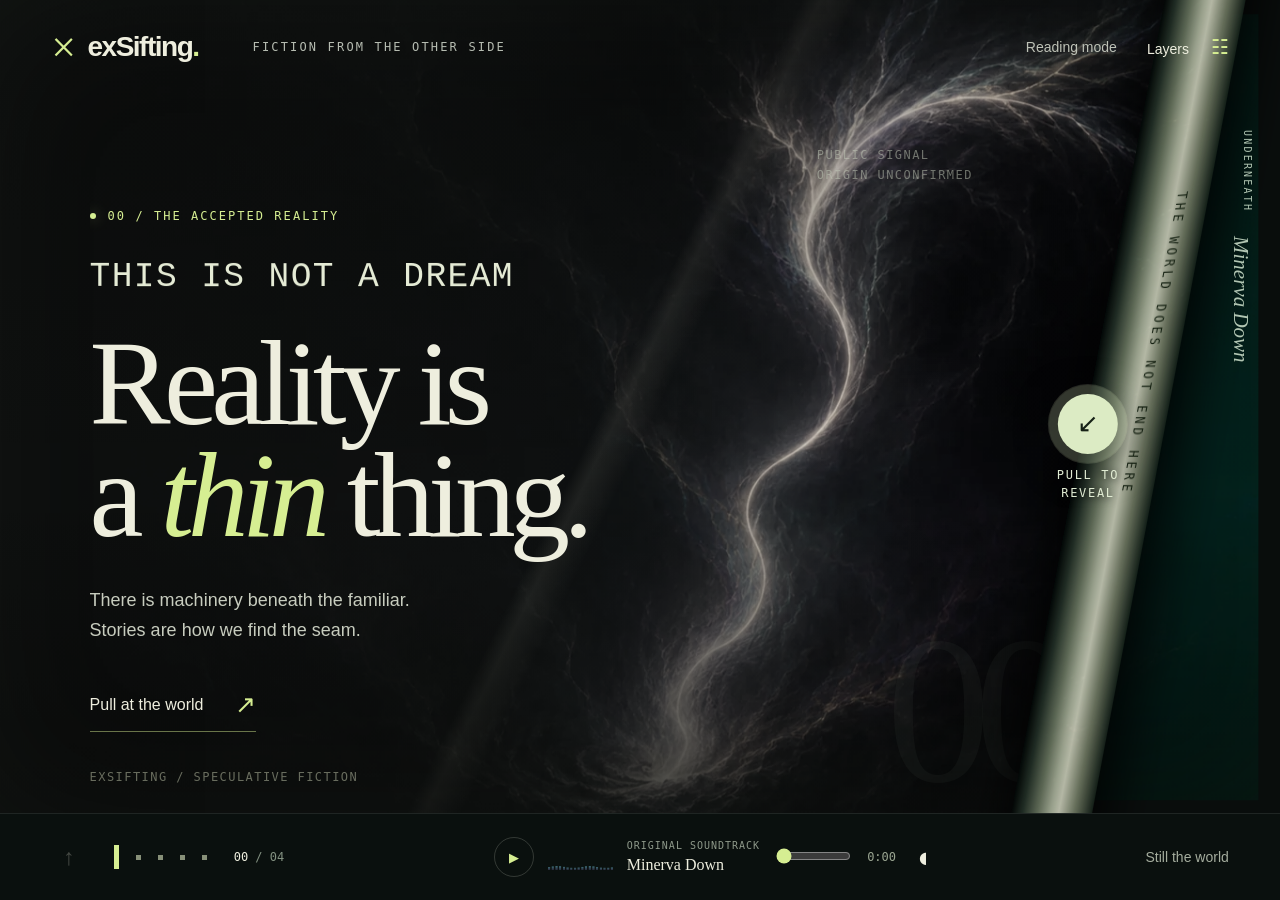
==== commit 6ce3d9ad: "Refine dream typography interactions" ====
--- a/index.html
+++ b/index.html
@@ -66,7 +66,7 @@
         <div class="reality-content surface-content">
           <p class="eyebrow"><span class="live-dot"></span> 00 / THE ACCEPTED REALITY</p>
           <p class="dream-home" data-dream-signal data-dream-mode="signal">THIS IS NOT A DREAM</p>
-          <h1 id="surface-title">Reality is<br>a <em>thin</em> thing.</h1>
+          <h1 id="surface-title">Reality is<br>a <em data-dream-headline data-dream-mode="signal">thin</em> thing.</h1>
           <p class="surface-lede">There is machinery beneath the familiar.<br>Stories are how we find the seam.</p>
           <button type="button" class="text-action" data-descend>Pull at the world <span aria-hidden="true">↗</span></button>
         </div>
@@ -80,7 +80,7 @@
           <div class="book-layout">
             <div class="book-copy">
               <p class="chapter-note">A world underneath the world.</p>
-              <h2 id="book-title">Minerva<br><em>Down.</em></h2>
+              <h2 id="book-title">Minerva<br><em data-dream-headline data-dream-mode="minerva">Down.</em></h2>
               <p class="book-hook">Seeing clearly comes at a cost.</p>
               <p>Ryan is caught between unstable reality, astral technology, and an unseen architecture that may be rewriting more than his perception.</p>
               <p>A mythic science-fiction serial about identity, memory, transcendence, and the machinery beneath the world.</p>
@@ -105,7 +105,7 @@
         <div class="reality-content author-content">
           <p class="eyebrow">02 / THE OBSERVER</p>
           <p class="chapter-note">Someone noticed.</p>
-          <h2 id="author-title">The paradigm<br>already <em>shifted.</em></h2>
+          <h2 id="author-title">The paradigm<br>already <em data-dream-headline data-dream-mode="quiet">shifted.</em></h2>
           <div class="author-columns">
             <aside class="author-aside">
               <p class="author-quote">You were not<br>supposed to notice.</p>
@@ -124,7 +124,7 @@
         <div class="world-art machines-art" aria-hidden="true"></div>
         <div class="reality-content machines-content">
           <p class="eyebrow">03 / THE HIDDEN INFRASTRUCTURE</p>
-          <h2 id="machines-title">The older layer<br>is still <em>answering.</em></h2>
+          <h2 id="machines-title">The older layer<br>is still <em data-dream-headline data-dream-mode="unstable">answering.</em></h2>
           <p class="machines-intro">Fictional institutions. Interactive systems. Tools from the wrong timeline.</p>
           <p class="dream-register" data-dream-signal data-dream-mode="unstable">THIS IS NOT A DREAM</p>
           <div class="project-index">
@@ -140,7 +140,7 @@
         <div class="world-art channel-art" aria-hidden="true"></div>
         <div class="reality-content channel-content">
           <p class="eyebrow">04 / NO FURTHER BOUNDARY DETECTED</p>
-          <h2 id="channel-title">Something<br>on the other side<br>is <em>listening.</em></h2>
+          <h2 id="channel-title">Something<br>on the other side<br>is <em data-dream-headline data-dream-mode="residual">listening.</em></h2>
           <div class="channel-links">
             <a class="text-action" href="mailto:operator@exsifting.com">Open a channel <span aria-hidden="true">↗</span></a>
             <a href="https://www.royalroad.com/fiction/111149/minerva-down">Read Minerva Down ↗</a>
--- a/assets/dream-signal.css
+++ b/assets/dream-signal.css
@@ -38,7 +38,47 @@
 }
 .dream-char__glyph--next { opacity: 0; }
 [data-dream-morphing="true"] > .dream-char__glyph { will-change: opacity, transform, filter; }
+[data-dream-disintegrating="true"] .dream-letter { will-change: opacity, transform; }
 .dream-gap { white-space: pre; }
+
+/* Slow semantic instability: each real letter keeps its canonical layout slot
+   while transforms carry it temporarily into a neighboring slot. */
+[data-dream-headline] {
+  position: relative;
+  display: inline-block;
+  white-space: nowrap;
+}
+[data-dream-headline-ready] > .dream-headline__semantic {
+  position: absolute;
+  width: 1px;
+  height: 1px;
+  margin: -1px;
+  padding: 0;
+  overflow: hidden;
+  clip-path: inset(50%);
+  white-space: nowrap;
+}
+.dream-headline__visual { display: inline-block; white-space: nowrap; }
+.dream-headline__letter {
+  position: relative;
+  display: inline-block;
+  vertical-align: baseline;
+  text-align: center;
+  transform-origin: center 65%;
+  backface-visibility: hidden;
+}
+[data-dream-headline-moving="true"] .dream-headline__letter { will-change: transform; }
+/* Preserve the Extensions word's existing cyan-to-violet treatment across
+   independently moving letter slots. */
+.extensions-hero [data-dream-headline] .dream-headline__letter {
+  color: transparent;
+  background: linear-gradient(90deg, var(--cyan), var(--green), var(--violet));
+  background-size: calc(var(--dream-headline-count) * 100%) 100%;
+  background-position: var(--dream-headline-stop) 0;
+  background-repeat: no-repeat;
+  background-clip: text;
+  -webkit-background-clip: text;
+}
 .dream-home {
   font-size: clamp(1.2rem, 2.7vw, 2.7rem);
   color: #e5ebd5;
@@ -104,11 +144,14 @@
 [data-dream-paused="true"] .dream-char__glyph--current { opacity: 1 !important; }
 .still .dream-char__glyph--next,
 [data-dream-paused="true"] .dream-char__glyph--next { opacity: 0 !important; }
+.still .dream-headline__letter,
+[data-dream-paused="true"] .dream-headline__letter { transform: none !important; }
 .still .dream-minerva::before { opacity: .14; transform: rotate(-2deg); transition: none; }
 @media (prefers-reduced-motion: reduce) {
   .dream-letter { transform: none !important; opacity: 1 !important; filter: none !important; text-shadow: none !important; }
   .dream-char__glyph { transform: none !important; filter: none !important; text-shadow: none !important; }
   .dream-char__glyph--current { opacity: 1 !important; }
   .dream-char__glyph--next { opacity: 0 !important; }
+  .dream-headline__letter { transform: none !important; }
   .dream-minerva::before { opacity: .14 !important; transform: rotate(-2deg) !important; transition: none; }
 }
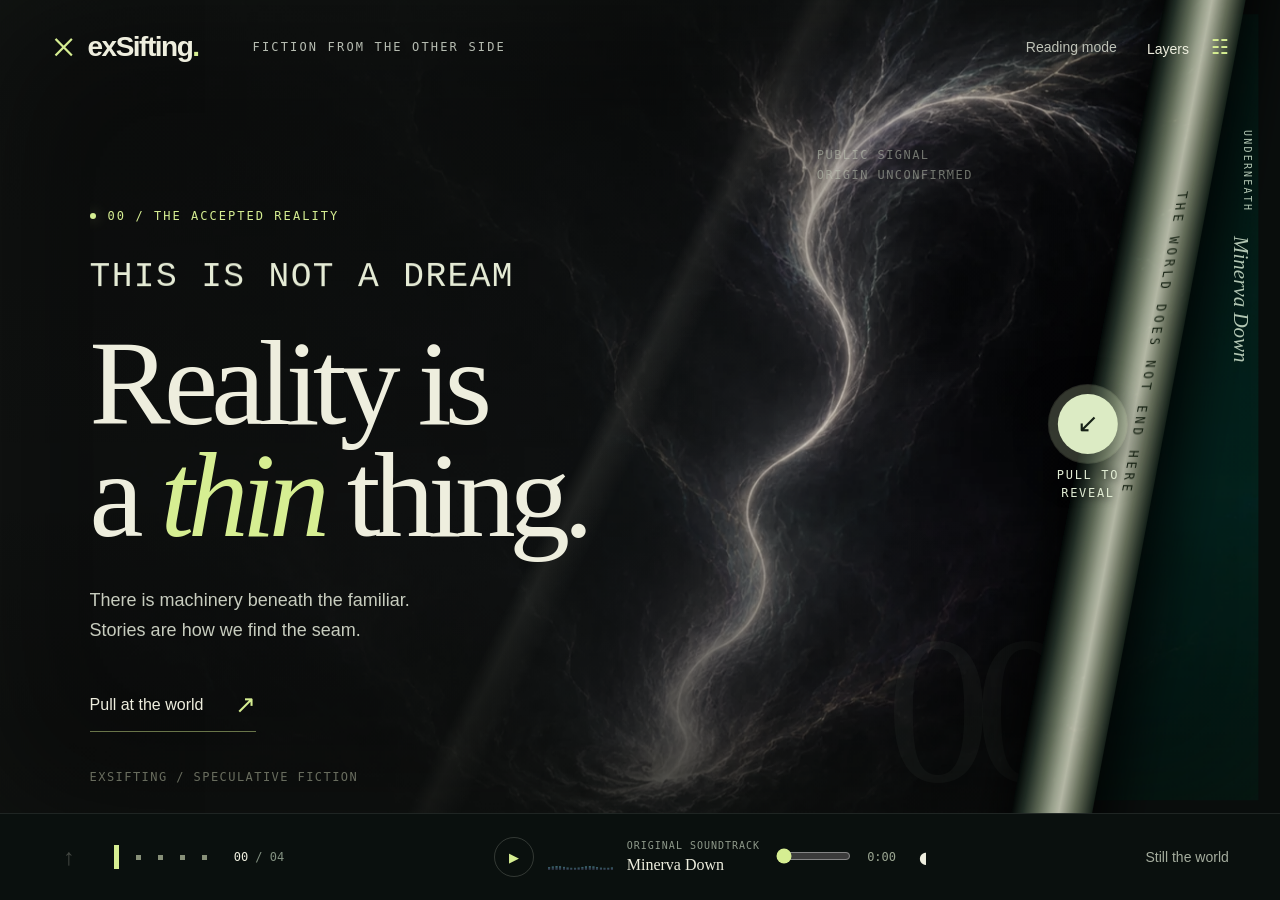
==== commit 3f9cd729: "Add interactive Minerva book opening" ====
--- a/index.html
+++ b/index.html
@@ -34,8 +34,10 @@
 
   <link rel="preload" as="image" href="./assets/hero-soul-thread.webp" />
   <link rel="stylesheet" href="./assets/reality.css" />
+  <link rel="stylesheet" href="./assets/minerva-book.css" />
   <link rel="stylesheet" href="./assets/dream-signal.css" />
   <script src="./assets/reality.js" defer></script>
+  <script src="./assets/minerva-book.js" defer></script>
   <script src="./assets/minerva-audio.js" defer></script>
   <script src="./assets/dream-signal.js" defer></script>
 </head>
@@ -87,12 +89,21 @@
               <a class="text-action" href="https://www.royalroad.com/fiction/111149/minerva-down">Begin reading <span aria-hidden="true">↗</span></a>
               <p class="book-meta">SERIALIZING · FREE ON ROYAL ROAD · LITRPG-ADJACENT</p>
             </div>
-            <div class="book-panel-cover" data-book-stage>
+            <div class="book-panel-cover" data-book-stage data-book-state="closed">
               <div class="artifact-crosshair" aria-hidden="true"></div>
-              <div class="minerva-book">
-                <div class="minerva-book__face"><img src="./assets/minerva-down-cover.webp" alt="Minerva Down book cover" width="400" height="600" /></div>
+              <div class="minerva-book" data-minerva-book>
+                <article class="minerva-book__interior" data-book-page aria-hidden="true">
+                  <p class="minerva-book__folio">PROLOGUE</p>
+                  <h3>Elusive Locus</h3>
+                  <p class="minerva-book__excerpt">The rent torn in the fabric of reality was more distorted than any recorded event in the last decade, but that was not what Mae found unnerving. The astral space was more chaotic than any she had entered since these events began, but that wasn’t what gave her the sense of foreboding. After all, John had managed to stabilize the space as easily as any other, and the manifested anomalies were easy enough for the four-man team to deal with. No, what gave her goosebumps was how the Locus managed to slip away just as they were about to anchor it, drawing them into even deeper layers of the astral realm.</p>
+                  <a class="minerva-book__continue" data-book-continue tabindex="-1" href="https://www.royalroad.com/fiction/111149/minerva-down/chapter/2807537/prologue-elusive-locus">Continue through the aperture <span aria-hidden="true">→</span></a>
+                </article>
+                <button class="minerva-book__cover" data-book-cover type="button" aria-expanded="false" aria-label="Open a preview of Minerva Down: Prologue — Elusive Locus">
+                  <span class="minerva-book__face"><img src="./assets/minerva-down-cover.webp" alt="Minerva Down book cover" width="400" height="600" draggable="false" /></span>
+                </button>
                 <span class="minerva-book__spine" aria-hidden="true">MINERVA DOWN / EXSIFTING</span>
               </div>
+              <p class="minerva-book__instruction" aria-hidden="true">DRAG COVER LEFT TO OPEN</p>
               <p class="dream-minerva" data-dream-signal data-dream-mode="minerva">THIS IS NOT A DREAM</p>
               <span class="artifact-caption">RECOVERED OBJECT 001</span>
             </div>
--- a/assets/reality.css
+++ b/assets/reality.css
@@ -78,7 +78,7 @@
 .book-copy > .book-hook { color: #edf1df !important; font: 24px var(--serif); margin-bottom: 18px; }
 .book-meta { font: 12px/1.7 var(--mono); color: #8ca89b; margin-top: 25px; letter-spacing: .06em; }
 .book-panel-cover { --book-rx: -4deg; --book-ry: -18deg; --book-lift: 0px; position: relative; perspective: 1200px; width: 100%; padding: 30px; }
-.minerva-book { position: relative; width: min(100%, 285px); aspect-ratio: 2/3; margin: 0 auto; transform-style: preserve-3d; transform: translateY(var(--book-lift)) rotateX(var(--book-rx)) rotateY(var(--book-ry)) translateZ(var(--audio-depth)); transition: transform .2s; }
+.minerva-book { position: relative; width: min(100%, 285px); aspect-ratio: 2/3; margin: 0 auto; transform-style: preserve-3d; transform: translateY(var(--book-lift)) rotateX(var(--book-rx)) rotateY(var(--book-ry)) translateZ(var(--audio-depth)) scale(var(--book-gesture-scale, 1)); transition: transform .2s; }
 .minerva-book__face { position: absolute; inset: 0; transform: translateZ(12px); box-shadow: 20px 35px 80px #000a, 0 0 var(--audio-face-glow) rgba(117,220,235,var(--audio-face-alpha)); }
 .minerva-book__face img { width: 100%; height: 100%; display: block; border: 1px solid #edf6dc55; }
 .minerva-book__spine { position: absolute; left: 0; height: 100%; width: 26px; background: linear-gradient(90deg,#050c09,#18362b); transform-origin: left; transform: translateZ(12px) rotateY(-90deg); writing-mode: vertical-rl; padding: 20px 5px; font: 12px var(--mono); color: #bbd6b3; letter-spacing: .14em; }
--- a/assets/minerva-book.css
+++ b/assets/minerva-book.css
@@ -0,0 +1,224 @@
+.reality--minerva {
+  --book-panel-dim: 0;
+}
+
+.reality--minerva .book-copy {
+  opacity: calc(1 - (var(--book-panel-dim) * .58));
+  filter: brightness(calc(1 - (var(--book-panel-dim) * .28)));
+}
+
+.book-panel-cover[data-book-stage] {
+  --book-open: 0;
+  --book-page-reveal: 0;
+  --book-aperture: 0;
+  touch-action: pan-y;
+  isolation: isolate;
+}
+
+.book-panel-cover[data-book-stage] .artifact-crosshair {
+  opacity: calc(1 - (var(--book-aperture) * .84));
+}
+
+.minerva-book[data-minerva-book] {
+  touch-action: pan-y;
+}
+
+.minerva-book__cover {
+  position: absolute;
+  inset: 0;
+  z-index: 4;
+  display: block;
+  width: 100%;
+  height: 100%;
+  margin: 0;
+  padding: 0;
+  border: 0;
+  color: inherit;
+  background:
+    linear-gradient(90deg, rgba(5, 12, 10, .72), transparent 12%),
+    radial-gradient(circle at 68% 38%, rgba(84, 122, 105, .18), transparent 45%),
+    #111a16;
+  cursor: grab;
+  appearance: none;
+  transform-origin: 0 50%;
+  transform-style: preserve-3d;
+  will-change: transform, opacity;
+}
+
+.minerva-book__cover:focus-visible {
+  outline: 1px solid #d8f7cb;
+  outline-offset: 7px;
+}
+
+.minerva-book__cover .minerva-book__face {
+  opacity: clamp(0, calc((.5 - var(--book-open)) * 8), 1);
+  backface-visibility: hidden;
+  -webkit-backface-visibility: hidden;
+}
+
+.minerva-book__cover .minerva-book__face img {
+  backface-visibility: hidden;
+  -webkit-backface-visibility: hidden;
+}
+
+.minerva-book__cover::after {
+  content: "";
+  position: absolute;
+  inset: 0;
+  transform: translateZ(11px) rotateY(180deg);
+  backface-visibility: hidden;
+  -webkit-backface-visibility: hidden;
+  border: 1px solid rgba(207, 236, 194, .22);
+  background:
+    linear-gradient(90deg, rgba(5, 12, 10, .72), transparent 12%),
+    radial-gradient(circle at 68% 38%, rgba(84, 122, 105, .18), transparent 45%),
+    #111a16;
+  box-shadow: 15px 20px 50px rgba(0, 0, 0, .55);
+}
+
+.minerva-book__interior {
+  position: absolute;
+  inset: 0;
+  right: auto;
+  width: 100%;
+  z-index: 2;
+  box-sizing: border-box;
+  display: flex;
+  flex-direction: column;
+  justify-content: flex-start;
+  overflow: hidden;
+  padding: 9% 9% 7% 13%;
+  border: 1px solid rgba(202, 235, 190, .32);
+  color: #dce9d7;
+  background:
+    linear-gradient(90deg, rgba(3, 8, 7, .64), transparent 11%),
+    repeating-linear-gradient(0deg, rgba(227, 244, 218, .018) 0 1px, transparent 1px 5px),
+    radial-gradient(circle at 75% 16%, rgba(79, 173, 150, .16), transparent 32%),
+    #0d1512;
+  box-shadow: 16px 26px 70px rgba(0, 0, 0, .68), inset 13px 0 22px rgba(0, 0, 0, .48);
+  opacity: var(--book-page-reveal);
+  transform-origin: 50% 50%;
+  will-change: transform, opacity;
+}
+
+.minerva-book__interior::before {
+  content: "";
+  position: absolute;
+  inset: 5% auto 5% 7%;
+  width: 1px;
+  background: linear-gradient(transparent, rgba(188, 231, 194, .5), transparent);
+  box-shadow: 0 0 13px rgba(128, 233, 211, .32);
+  opacity: calc(.18 + (var(--book-aperture) * .82));
+}
+
+.minerva-book__interior::after {
+  content: "";
+  position: absolute;
+  inset: 0;
+  pointer-events: none;
+  background: linear-gradient(104deg, transparent 48%, rgba(192, 246, 225, .1) 50%, transparent 52%);
+  opacity: var(--book-aperture);
+}
+
+.minerva-book__folio {
+  margin: 0 0 5%;
+  color: #83b6a4;
+  font: 10px/1 var(--mono);
+  letter-spacing: .28em;
+}
+
+.minerva-book__interior h3 {
+  max-width: 100%;
+  margin: 0 0 6%;
+  color: #eef3e4;
+  font: italic 27px/.94 var(--serif);
+  letter-spacing: -.03em;
+}
+
+.minerva-book__excerpt {
+  margin: 0;
+  color: #b7c9bc;
+  font: clamp(10.5px, .95vw, 12px)/1.42 var(--serif);
+}
+
+.minerva-book__continue {
+  position: relative;
+  z-index: 1;
+  align-self: flex-start;
+  margin-top: auto;
+  padding: 12px 0 4px;
+  color: #cde8ca;
+  font: 9px/1.35 var(--mono);
+  letter-spacing: .12em;
+  text-decoration: none;
+  text-transform: uppercase;
+}
+
+.minerva-book__continue:focus-visible,
+.minerva-book__continue:hover {
+  color: #fff;
+  text-shadow: 0 0 14px rgba(151, 235, 208, .62);
+}
+
+.minerva-book__spine {
+  z-index: 6;
+  pointer-events: none;
+}
+
+.minerva-book__instruction {
+  margin: 21px auto 0;
+  color: rgba(184, 209, 183, calc(.68 - (var(--book-open) * .46)));
+  font: 9px/1.3 var(--mono);
+  letter-spacing: .2em;
+  text-align: center;
+}
+
+.book-panel-cover[data-book-state="preview"] .minerva-book__instruction,
+.book-panel-cover[data-book-state="threshold"] .minerva-book__instruction,
+.book-panel-cover.is-committing .minerva-book__instruction {
+  opacity: 0;
+}
+
+.book-panel-cover.is-dragging .minerva-book__cover,
+body.minerva-book-dragging {
+  cursor: grabbing;
+  user-select: none;
+}
+
+.book-panel-cover.is-dragging .minerva-book {
+  transition: none;
+}
+
+.book-panel-cover.is-committing {
+  z-index: 40;
+}
+
+.book-panel-cover.is-committing .dream-minerva,
+.book-panel-cover.is-committing .artifact-caption {
+  opacity: 0;
+}
+
+@media (max-width: 760px) {
+  .minerva-book__interior {
+    padding: 8% 8% 7% 12%;
+  }
+
+  .minerva-book__interior h3 {
+    font-size: 22px;
+  }
+
+  .minerva-book__excerpt {
+    font-size: 9.5px;
+  }
+
+  .minerva-book__continue {
+    font-size: 8px;
+  }
+}
+
+@media (prefers-reduced-motion: reduce) {
+  .book-panel-cover[data-book-stage] .minerva-book__cover,
+  .book-panel-cover[data-book-stage] .minerva-book__interior {
+    will-change: auto;
+  }
+}
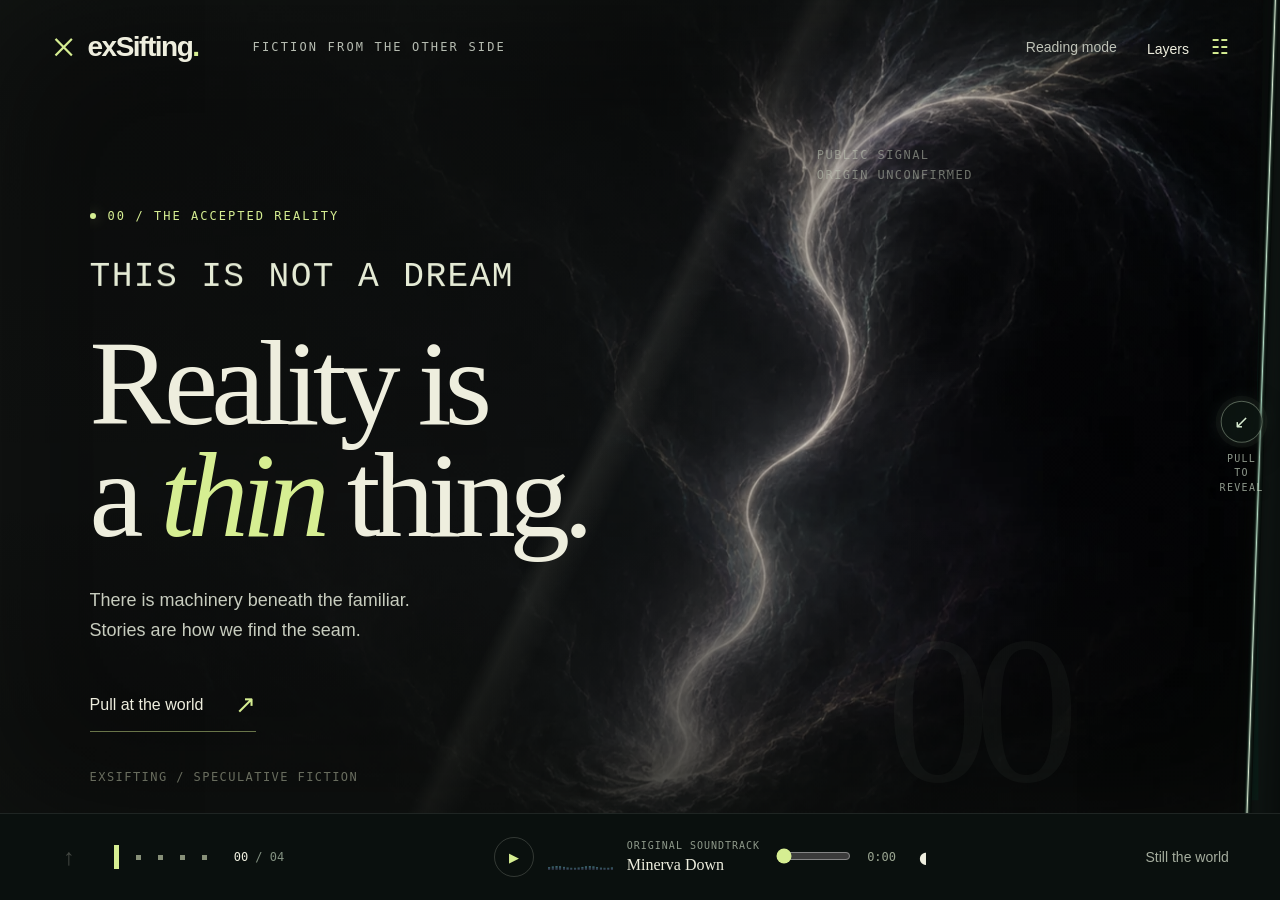
==== commit da0009a2: "Refine Minerva book and heading interactions" ====
--- a/index.html
+++ b/index.html
@@ -35,9 +35,11 @@
   <link rel="preload" as="image" href="./assets/hero-soul-thread.webp" />
   <link rel="stylesheet" href="./assets/reality.css" />
   <link rel="stylesheet" href="./assets/minerva-book.css" />
+  <link rel="stylesheet" href="./assets/minerva-heading.css" />
   <link rel="stylesheet" href="./assets/dream-signal.css" />
   <script src="./assets/reality.js" defer></script>
   <script src="./assets/minerva-book.js" defer></script>
+  <script src="./assets/minerva-heading.js" defer></script>
   <script src="./assets/minerva-audio.js" defer></script>
   <script src="./assets/dream-signal.js" defer></script>
 </head>
@@ -82,7 +84,10 @@
           <div class="book-layout">
             <div class="book-copy">
               <p class="chapter-note">A world underneath the world.</p>
-              <h2 id="book-title">Minerva<br><em data-dream-headline data-dream-mode="minerva">Down.</em></h2>
+              <h2 id="book-title" class="minerva-title">
+                <span class="sr-only">Minerva Down.</span>
+                <span class="minerva-title__visual" aria-hidden="true"><span data-dream-headline data-dream-mode="minerva">Minerva</span><br><em class="minerva-title__down" data-minerva-down>Down.</em></span>
+              </h2>
               <p class="book-hook">Seeing clearly comes at a cost.</p>
               <p>Ryan is caught between unstable reality, astral technology, and an unseen architecture that may be rewriting more than his perception.</p>
               <p>A mythic science-fiction serial about identity, memory, transcendence, and the machinery beneath the world.</p>
@@ -101,7 +106,7 @@
                 <button class="minerva-book__cover" data-book-cover type="button" aria-expanded="false" aria-label="Open a preview of Minerva Down: Prologue — Elusive Locus">
                   <span class="minerva-book__face"><img src="./assets/minerva-down-cover.webp" alt="Minerva Down book cover" width="400" height="600" draggable="false" /></span>
                 </button>
-                <span class="minerva-book__spine" aria-hidden="true">MINERVA DOWN / EXSIFTING</span>
+                <span class="minerva-book__spine" aria-hidden="true">MINERVA DOWN | exSIFTING</span>
               </div>
               <p class="minerva-book__instruction" aria-hidden="true">DRAG COVER LEFT TO OPEN</p>
               <p class="dream-minerva" data-dream-signal data-dream-mode="minerva">THIS IS NOT A DREAM</p>
--- a/assets/reality.css
+++ b/assets/reality.css
@@ -7,8 +7,13 @@
   --line: #e6e9d32d;
   --mono: "Cascadia Code", Consolas, monospace;
   --serif: "Bodoni MT", Didot, "Times New Roman", serif;
-  --seam: 87%;
+  --seam: 98.2%;
   --fold-angle: -8deg;
+  --fold-width: .72%;
+  --fold-turn: -52deg;
+  --fold-skew: -2deg;
+  --peel-progress: 0;
+  --peel-copy: 0;
   --audio-energy: 0;
   --audio-face-alpha: .08;
   --audio-face-glow: 22px;
@@ -142,14 +147,17 @@
 .spatial .surface-content { padding-bottom: 110px; }
 .spatial .surface-footer { bottom: 30px; }
 .spatial .reality-number { bottom: 20px; }
-.spatial .peel-fold { display: block; position: absolute; z-index: 15; top: -15%; bottom: -15%; left: var(--seam); width: 6%; transform-origin: left center; transform: skewX(var(--fold-angle)) rotateY(-28deg); background: linear-gradient(90deg,#020705e8, #243329 13%, #75836a 33%, #c0c9ae 49%, #e4e8cf 59%, #7b866c 79%, #19271de0 100%); box-shadow: -16px 0 38px #0008, 20px 12px 46px #000b; pointer-events: none; }
-.peel-fold::before { content: ""; position: absolute; inset: 0; background: url("./section-branches.webp") 55% center / auto 100%; opacity: .22; mix-blend-mode: multiply; }
-.peel-fold span { position: absolute; top: 30%; left: 58%; writing-mode: vertical-rl; font: 12px var(--mono); letter-spacing: .32em; white-space: nowrap; color: #152112; }
-.spatial .peel-handle { position: absolute; display: flex; z-index: 20; top: 55%; left: var(--seam); transform: translate(-50%, -50%); align-items: center; flex-direction: column; gap: 12px; padding: 26px 20px; touch-action: none; cursor: grab; user-select: none; }
+.spatial .peel-fold { display: block; position: absolute; z-index: 15; top: -15%; bottom: -15%; left: var(--seam); width: var(--fold-width); min-width: 5px; transform-origin: left center; transform: skewX(var(--fold-skew)) rotateY(var(--fold-turn)); background: linear-gradient(90deg,#010403 0%,#050b08 25%,#6e8978 44%,#dcebd2 49%,#8ca796 53%,#101b15 65%,#010403 100%); box-shadow: -5px 0 18px #000c, 7px 0 24px rgba(154,210,185,.12); overflow: hidden; pointer-events: none; }
+.peel-fold::before { content: ""; position: absolute; inset: 0; background: url("./section-branches.webp") 55% center / auto 100%; opacity: calc(.05 + (var(--peel-progress) * .13)); mix-blend-mode: multiply; }
+.peel-fold::after { content: ""; position: absolute; top: 0; bottom: 0; left: 48%; width: max(1px, 5%); background: linear-gradient(transparent 3%,#eaf6df 18%,#8fd4bd 52%,#f0f7df 84%,transparent 97%); box-shadow: 0 0 10px rgba(175,235,211,.46), 0 0 24px rgba(126,198,172,.2); opacity: calc(.56 + (var(--peel-progress) * .32)); }
+.peel-fold span { position: absolute; z-index: 1; top: 30%; left: 58%; writing-mode: vertical-rl; font: 10px var(--mono); letter-spacing: .28em; white-space: nowrap; color: #b7cbb8; opacity: var(--peel-copy); text-shadow: 0 0 12px #9cd8bd55; }
+.spatial .peel-handle { position: absolute; display: flex; z-index: 20; top: 55%; left: var(--seam); transform: translate(-72%, -50%); align-items: center; flex-direction: column; gap: 9px; padding: 18px 13px; touch-action: none; cursor: grab; user-select: none; }
 .peel-handle:active { cursor: grabbing; }
-.peel-handle__symbol { display: grid; place-items: center; width: 60px; height: 60px; border-radius: 50%; color: #162116; background: #dcebc4; font-size: 26px; box-shadow: 0 0 0 9px #cfedb413,0 0 0 10px #e7f6ca27,0 8px 40px #0008; }
-.peel-handle__label { font: 12px/1.5 var(--mono); letter-spacing: .14em; color: #e1ecd3; text-shadow: 0 1px 10px #000; }
-.spatial .next-whisper { display: flex; position: absolute; z-index: 18; top: 130px; right: 2.1%; writing-mode: vertical-rl; gap: 24px; margin: 0; color: #b1c5b2; pointer-events: none; }
+.peel-handle__symbol { display: grid; place-items: center; width: 42px; height: 42px; border: 1px solid #d8efd05c; border-radius: 50%; color: #d7ead0; background: #0e1712d9; font-size: 18px; box-shadow: 0 0 0 5px #cfedb408,0 0 18px #a5dfc31b,0 8px 26px #0009; transition: transform .2s, color .2s, background .2s, box-shadow .2s; }
+.peel-handle:hover .peel-handle__symbol, .peel-handle:focus-visible .peel-handle__symbol { transform: scale(1.06); color: #172019; background: #dcebc9; box-shadow: 0 0 0 6px #cfedb40d,0 0 28px #a5dfc344,0 8px 28px #0009; }
+.peel-handle__label { font: 10px/1.45 var(--mono); letter-spacing: .13em; color: #d5e4d0a8; text-align: center; text-shadow: 0 1px 9px #000; transition: color .2s, opacity .2s; }
+.peel-handle:hover .peel-handle__label, .peel-handle:focus-visible .peel-handle__label { color: #eff8ea; }
+.spatial .next-whisper { display: flex; position: absolute; z-index: 18; top: 130px; right: 2.1%; writing-mode: vertical-rl; gap: 24px; margin: 0; color: #b1c5b2; opacity: var(--peel-copy); pointer-events: none; }
 .next-whisper span { font: 10px var(--mono); letter-spacing: .22em; }
 .next-whisper b { font: italic 21px var(--serif); font-weight: 400; }
 .spatial.is-last .peel-fold, .spatial.is-last .peel-handle, .spatial.is-last .next-whisper { display: none; }
@@ -204,10 +212,10 @@
   .surface-lede br { display: none; }
   .surface-coordinate, .surface-footer, .reality-number { display: none; }
   .text-action { font-size: 15px; gap: 20px; }
-  .spatial .peel-fold { width: 8%; }
+  .spatial .peel-fold { width: var(--fold-width); }
   .spatial .peel-handle { padding: 18px 6px; top: 62%; }
-  .peel-handle__symbol { width: 40px; height: 40px; font-size: 22px; }
-  .peel-handle__label { font-size: 10px; }
+  .peel-handle__symbol { width: 36px; height: 36px; font-size: 17px; }
+  .peel-handle__label { font-size: 9px; }
   .spatial .next-whisper { top: 100px; right: 2%; }
   .next-whisper b { font-size: 17px; }
   .world-footer { min-height: 100px; padding: 10px 5%; flex-wrap: wrap; gap: 7px; }
--- a/assets/minerva-book.css
+++ b/assets/minerva-book.css
@@ -11,6 +11,7 @@
   --book-open: 0;
   --book-page-reveal: 0;
   --book-aperture: 0;
+  --book-cover-light: 1;
   touch-action: pan-y;
   isolation: isolate;
 }
@@ -20,13 +21,14 @@
 }
 
 .minerva-book[data-minerva-book] {
+  --book-hinge-depth: 1px;
   touch-action: pan-y;
 }
 
 .minerva-book__cover {
   position: absolute;
   inset: 0;
-  z-index: 4;
+  z-index: 2;
   display: block;
   width: 100%;
   height: 100%;
@@ -42,7 +44,8 @@
   appearance: none;
   transform-origin: 0 50%;
   transform-style: preserve-3d;
-  will-change: transform, opacity;
+  filter: brightness(var(--book-cover-light));
+  will-change: transform, opacity, filter;
 }
 
 .minerva-book__cover:focus-visible {
@@ -52,6 +55,7 @@
 
 .minerva-book__cover .minerva-book__face {
   opacity: clamp(0, calc((.5 - var(--book-open)) * 8), 1);
+  transform: translateZ(.75px);
   backface-visibility: hidden;
   -webkit-backface-visibility: hidden;
 }
@@ -65,7 +69,7 @@
   content: "";
   position: absolute;
   inset: 0;
-  transform: translateZ(11px) rotateY(180deg);
+  transform: translateZ(-.75px) rotateY(180deg);
   backface-visibility: hidden;
   -webkit-backface-visibility: hidden;
   border: 1px solid rgba(207, 236, 194, .22);
@@ -73,7 +77,7 @@
     linear-gradient(90deg, rgba(5, 12, 10, .72), transparent 12%),
     radial-gradient(circle at 68% 38%, rgba(84, 122, 105, .18), transparent 45%),
     #111a16;
-  box-shadow: 15px 20px 50px rgba(0, 0, 0, .55);
+  box-shadow: 13px 19px 42px rgba(0, 0, 0, .46);
 }
 
 .minerva-book__interior {
@@ -81,7 +85,7 @@
   inset: 0;
   right: auto;
   width: 100%;
-  z-index: 2;
+  z-index: 0;
   box-sizing: border-box;
   display: flex;
   flex-direction: column;
@@ -97,18 +101,19 @@
     #0d1512;
   box-shadow: 16px 26px 70px rgba(0, 0, 0, .68), inset 13px 0 22px rgba(0, 0, 0, .48);
   opacity: var(--book-page-reveal);
-  transform-origin: 50% 50%;
+  transform-origin: 0 50%;
   will-change: transform, opacity;
 }
 
 .minerva-book__interior::before {
   content: "";
   position: absolute;
-  inset: 5% auto 5% 7%;
-  width: 1px;
-  background: linear-gradient(transparent, rgba(188, 231, 194, .5), transparent);
-  box-shadow: 0 0 13px rgba(128, 233, 211, .32);
-  opacity: calc(.18 + (var(--book-aperture) * .82));
+  inset: 0 auto 0 0;
+  width: 10%;
+  background:
+    linear-gradient(90deg, rgba(0, 0, 0, .74), rgba(3, 8, 7, .34) 35%, rgba(188, 231, 194, .13) 73%, transparent);
+  box-shadow: inset 1px 0 rgba(199, 238, 207, .2);
+  opacity: calc(.58 + (var(--book-aperture) * .28));
 }
 
 .minerva-book__interior::after {
@@ -161,7 +166,29 @@
 }
 
 .minerva-book__spine {
-  z-index: 6;
+  left: 0;
+  z-index: 1;
+  width: 22px;
+  box-sizing: border-box;
+  overflow: hidden;
+  padding: 16px 5px;
+  transform-origin: 0 50%;
+  transform: translate3d(-1px, 0, var(--book-hinge-depth)) rotateY(-58deg);
+  background:
+    linear-gradient(90deg, #020504, #0b1712 22%, #183328 68%, #466b57 94%, #b5dbc0);
+  box-shadow:
+    inset -1px 0 rgba(222, 244, 214, .32),
+    -3px 0 10px rgba(0, 0, 0, .46),
+    2px 0 9px rgba(150, 222, 195, .1);
+  color: rgba(221, 236, 212, .86);
+  font-size: 10px;
+  font-weight: 600;
+  line-height: 1;
+  letter-spacing: .1em;
+  text-align: center;
+  text-orientation: mixed;
+  white-space: nowrap;
+  text-shadow: 0 1px 5px rgba(0, 0, 0, .82);
   pointer-events: none;
 }
 
--- a/assets/minerva-heading.css
+++ b/assets/minerva-heading.css
@@ -0,0 +1,82 @@
+.minerva-title__visual {
+  display: block;
+}
+
+.minerva-title__down {
+  position: relative;
+  display: inline-block;
+  cursor: default;
+}
+
+.minerva-title__down-letter {
+  display: inline-block;
+  transform: translate3d(0, 0, 0) rotate(0deg);
+  transform-origin: 50% 72%;
+  backface-visibility: hidden;
+}
+
+.minerva-title__down.is-falling .minerva-title__down-letter {
+  will-change: transform, opacity;
+  animation: minerva-down-letter-fall var(--down-duration) cubic-bezier(.48, .04, .88, .48) var(--down-delay) both;
+}
+
+.minerva-title__down.is-gone .minerva-title__down-letter,
+.minerva-title__down.is-resetting .minerva-title__down-letter {
+  opacity: 0;
+}
+
+.minerva-title__down.is-reforming .minerva-title__down-letter {
+  will-change: transform, opacity;
+  animation: minerva-down-letter-reform var(--down-reform-duration) cubic-bezier(.22, .72, .28, 1) var(--down-reform-delay) both;
+}
+
+@keyframes minerva-down-letter-fall {
+  0% {
+    transform: translate3d(0, 0, 0) rotate(0deg);
+    opacity: 1;
+  }
+  45% {
+    transform: translate3d(calc(var(--down-drift) * .18), calc(var(--down-distance) * .18), 0) rotate(calc(var(--down-rotation) * .24));
+    opacity: 1;
+  }
+  74% {
+    transform: translate3d(calc(var(--down-drift) * .62), calc(var(--down-distance) * .6), 0) rotate(calc(var(--down-rotation) * .68));
+    opacity: .46;
+  }
+  100% {
+    transform: translate3d(var(--down-drift), var(--down-distance), 0) rotate(var(--down-rotation));
+    opacity: 0;
+  }
+}
+
+@keyframes minerva-down-letter-reform {
+  0% {
+    opacity: 0;
+    transform: translate3d(0, var(--down-settle), 0);
+  }
+  100% {
+    opacity: 1;
+    transform: translate3d(0, 0, 0);
+  }
+}
+
+.still .minerva-title__down-letter,
+.minerva-title__down[data-motion-paused="true"] .minerva-title__down-letter {
+  opacity: 1 !important;
+  transform: none !important;
+  animation: none !important;
+}
+
+@media (hover: none), (pointer: coarse) {
+  .minerva-title__down {
+    cursor: inherit;
+  }
+}
+
+@media (prefers-reduced-motion: reduce) {
+  .minerva-title__down-letter {
+    opacity: 1 !important;
+    transform: none !important;
+    animation: none !important;
+  }
+}
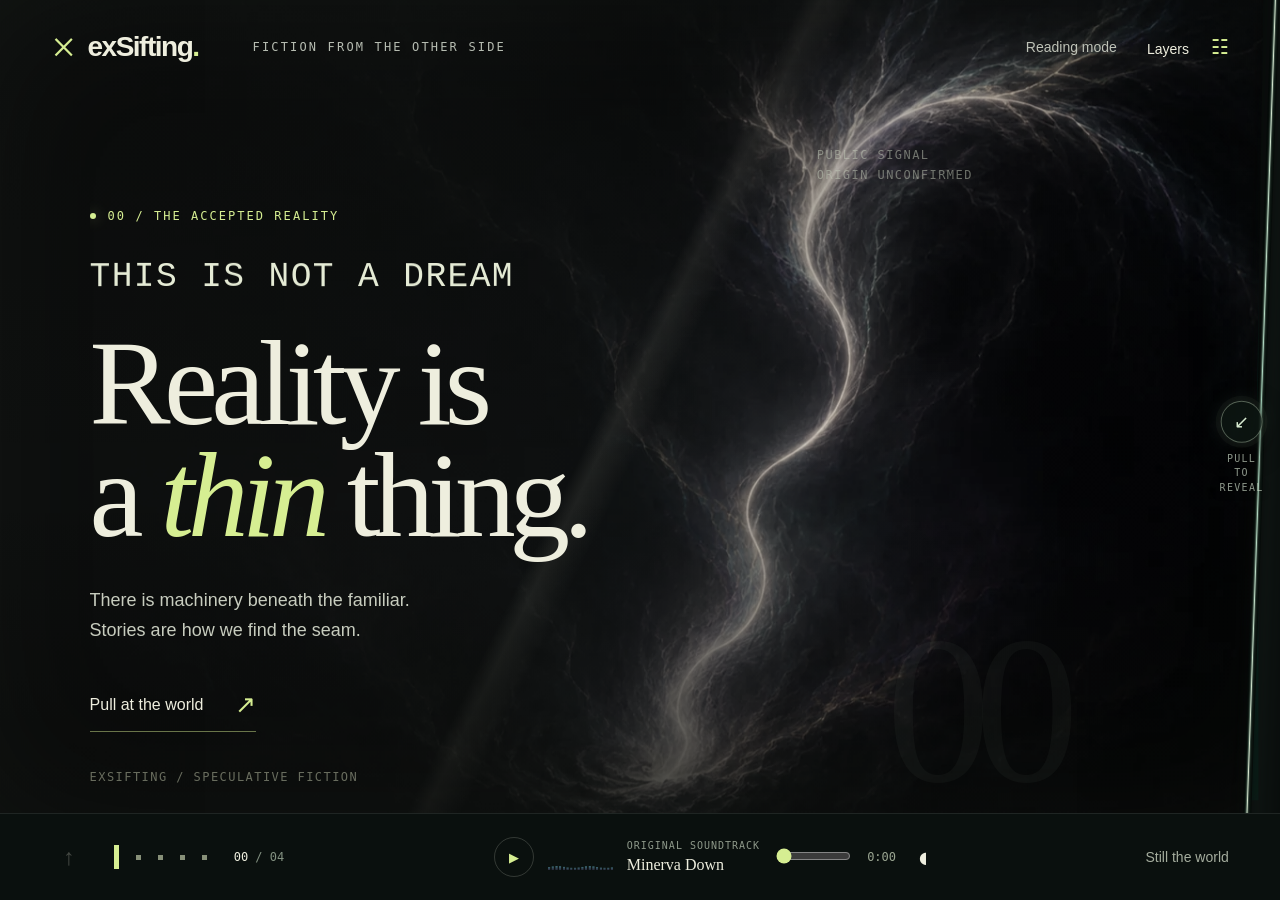
==== commit 7cf529d9: "Add hidden Observer Codex glossary" ====
--- a/index.html
+++ b/index.html
@@ -37,11 +37,13 @@
   <link rel="stylesheet" href="./assets/minerva-book.css" />
   <link rel="stylesheet" href="./assets/minerva-heading.css" />
   <link rel="stylesheet" href="./assets/dream-signal.css" />
+  <link rel="stylesheet" href="./assets/observer-notice.css" />
   <script src="./assets/reality.js" defer></script>
   <script src="./assets/minerva-book.js" defer></script>
   <script src="./assets/minerva-heading.js" defer></script>
   <script src="./assets/minerva-audio.js" defer></script>
   <script src="./assets/dream-signal.js" defer></script>
+  <script src="./assets/observer-notice.js" defer></script>
 </head>
 <body>
   <a class="skip-link" href="#main-content">Skip to content</a>
@@ -124,7 +126,7 @@
           <h2 id="author-title">The paradigm<br>already <em data-dream-headline data-dream-mode="quiet">shifted.</em></h2>
           <div class="author-columns">
             <aside class="author-aside">
-              <p class="author-quote">You were not<br>supposed to notice.</p>
+              <p class="author-quote">You were not<br>supposed to <span class="observer-notice" data-notice><button class="observer-notice__trigger" type="button" aria-label="notice" aria-expanded="false" aria-controls="observer-codex-link"><span class="observer-notice__word" aria-hidden="true"><span class="observer-notice__half"><span>n</span><span>o</span><span>t</span></span><span class="observer-notice__half"><span>i</span><span>c</span><span>e</span></span></span></button><svg class="observer-notice__rift" viewBox="0 0 120 240" preserveAspectRatio="none" aria-hidden="true"><defs><linearGradient id="observer-edge" x1="0" y1="0" x2="100%" y2="100%"><stop stop-color="#c8dce0" stop-opacity="0"/><stop offset=".25" stop-color="#c8dce0" stop-opacity=".42"/><stop offset=".58" stop-color="#91b5c0" stop-opacity=".12"/><stop offset=".8" stop-color="#d2e1e5" stop-opacity=".35"/><stop offset="1" stop-color="#c8dce0" stop-opacity="0"/></linearGradient></defs><path d="M74 0 C63 29 82 37 71 61 C70 77 96 88 93 111 L89 125 C100 143 81 158 76 176 C69 192 76 212 48 240 C60 207 40 202 45 178 C49 155 22 149 26 127 L30 108 C20 85 46 75 49 56 C54 37 64 23 74 0Z" fill="#010405" stroke="url(#observer-edge)" stroke-width=".8" vector-effect="non-scaling-stroke"/></svg><a id="observer-codex-link" class="observer-notice__codex" href="./observer/codex/" tabindex="-1" aria-hidden="true" aria-label="CODEX — open the archive">CODEX</a></span><span class="observer-notice__period">.</span></p>
               <p class="dream-author" data-dream-signal data-dream-mode="quiet">THIS IS NOT A DREAM</p>
             </aside>
             <div>
--- a/assets/minerva-book.css
+++ b/assets/minerva-book.css
@@ -14,6 +14,46 @@
   --book-cover-light: 1;
   touch-action: pan-y;
   isolation: isolate;
+  overflow: visible;
+  transition: z-index 0s linear;
+}
+
+.book-panel-cover[data-book-stage][data-book-state="preview"],
+.book-panel-cover[data-book-stage][data-book-state="threshold"],
+.book-panel-cover[data-book-stage].is-committing {
+  z-index: 40;
+}
+
+.book-panel-cover[data-book-state="preview"] .minerva-book__interior,
+.book-panel-cover[data-book-state="threshold"] .minerva-book__interior,
+.book-panel-cover.is-committing .minerva-book__interior {
+  z-index: 3;
+  transform-style: preserve-3d;
+}
+
+.book-panel-cover[data-book-state="preview"] .minerva-book__continue,
+.book-panel-cover[data-book-state="threshold"] .minerva-book__continue,
+.book-panel-cover.is-committing .minerva-book__continue {
+  transform: translateZ(6px);
+}
+
+.book-panel-cover.is-preview-interactive .minerva-book__cover {
+  pointer-events: none;
+}
+
+.book-panel-cover[data-book-stage].is-focus {
+  z-index: 60;
+}
+
+.minerva-book-focus .world-header,
+.minerva-book-focus .world-footer {
+  opacity: .68;
+  transition: opacity .3s ease;
+}
+
+.minerva-book-focus .peel-handle {
+  opacity: .48;
+  transition: opacity .3s ease;
 }
 
 .book-panel-cover[data-book-stage] .artifact-crosshair {
@@ -101,7 +141,7 @@
     #0d1512;
   box-shadow: 16px 26px 70px rgba(0, 0, 0, .68), inset 13px 0 22px rgba(0, 0, 0, .48);
   opacity: var(--book-page-reveal);
-  transform-origin: 0 50%;
+  transform-origin: 50% 50%;
   will-change: transform, opacity;
 }
 
--- a/assets/observer-notice.css
+++ b/assets/observer-notice.css
@@ -0,0 +1,19 @@
+/* An inline seam. All geometry is overlaid: the quote never reflows. */
+.observer-notice { position: relative; display: inline-block; isolation: isolate; --density: 0; --rift-opacity: 0; --rift-width: .012; --rift-height: .25; --reveal: 0; }
+.observer-notice__trigger { display: inline; position: relative; z-index: 3; margin: 0; padding: 0; border: 0; border-radius: 0; background: none; color: inherit; font: inherit; letter-spacing: inherit; line-height: inherit; vertical-align: baseline; cursor: text; }
+.observer-notice__word { white-space: nowrap; -webkit-text-stroke: calc(var(--density) * .38px) currentColor; }
+.observer-notice__half, .observer-notice__half > span, .observer-notice__period { display: inline-block; }
+.observer-notice__half:first-child { transform-origin: left center; }
+.observer-notice__half:last-child { transform-origin: right center; }
+.observer-notice__rift { position: absolute; z-index: 1; pointer-events: none; width: 130%; height: 245%; left: -15%; top: -72%; opacity: var(--rift-opacity); transform: scale(var(--rift-width), var(--rift-height)); filter: drop-shadow(0 0 3px #a8c8d01c); }
+.observer-notice__codex { position: absolute; z-index: 4; inset: 50% auto auto 50%; transform: translate(-50%, -50%); display: grid; place-items: center; min-height: 44px; padding: 0 .3em; font: normal max(12px, .39em)/1.3 var(--mono); letter-spacing: .14em; text-decoration: none; color: #c2d5d9; text-shadow: 0 0 8px #c6e5ec35; opacity: var(--reveal); visibility: hidden; pointer-events: none; }
+.observer-notice.is-emerging .observer-notice__codex { visibility: visible; }
+.observer-notice.is-revealed .observer-notice__codex { pointer-events: auto; }
+.observer-notice__codex:hover { color: #edf5f5; }
+.observer-notice__trigger:focus-visible, .observer-notice__codex:focus-visible { outline: 1px solid #c2d5d9; outline-offset: 4px; }
+.observer-notice.is-calm .observer-notice__rift { visibility: hidden; }
+.observer-notice.is-calm .observer-notice__codex { background: #080b0d; box-shadow: 0 0 16px 6px #080b0d; }
+.observer-transit { position: fixed; z-index: 1000; inset: 0; background: #030506; pointer-events: none; clip-path: polygon(50% 50%, 50% 50%, 50% 50%); }
+@media (forced-colors: active) {
+  .observer-notice__codex { color: LinkText; background: Canvas; text-shadow: none; }
+}
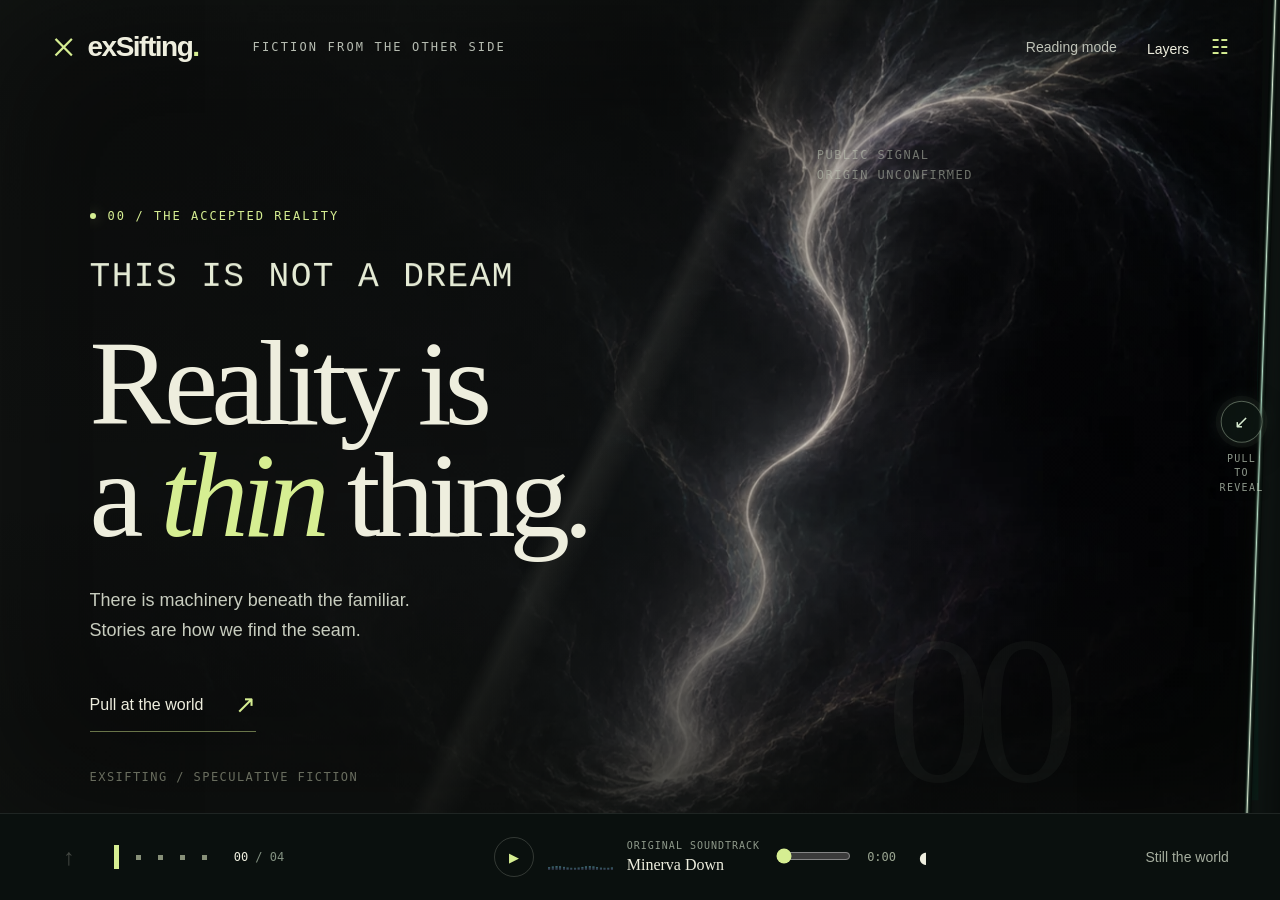
==== commit 5e4dc57e: "Refine site-wide instability cohesion" ====
--- a/index.html
+++ b/index.html
@@ -33,16 +33,17 @@
   <meta name="twitter:image:alt" content="A luminous filament crossing a dark cosmic field" />
 
   <link rel="preload" as="image" href="./assets/hero-soul-thread.webp" />
-  <link rel="stylesheet" href="./assets/reality.css" />
-  <link rel="stylesheet" href="./assets/minerva-book.css" />
+  <link rel="stylesheet" href="./assets/reality.css?v=20260906-cohesion-2" />
+  <link rel="stylesheet" href="./assets/minerva-book.css?v=20260906-cohesion-2" />
   <link rel="stylesheet" href="./assets/minerva-heading.css" />
-  <link rel="stylesheet" href="./assets/dream-signal.css" />
+  <link rel="stylesheet" href="./assets/dream-signal.css?v=20260906-cohesion-2" />
   <link rel="stylesheet" href="./assets/observer-notice.css" />
-  <script src="./assets/reality.js" defer></script>
-  <script src="./assets/minerva-book.js" defer></script>
-  <script src="./assets/minerva-heading.js" defer></script>
+  <script src="./assets/world-motion.js?v=20260906-cohesion-2" defer></script>
+  <script src="./assets/reality.js?v=20260906-cohesion-2" defer></script>
+  <script src="./assets/minerva-book.js?v=20260906-cohesion-2" defer></script>
+  <script src="./assets/minerva-heading.js?v=20260906-cohesion-2" defer></script>
   <script src="./assets/minerva-audio.js" defer></script>
-  <script src="./assets/dream-signal.js" defer></script>
+  <script src="./assets/dream-signal.js?v=20260906-cohesion-2" defer></script>
   <script src="./assets/observer-notice.js" defer></script>
 </head>
 <body>
--- a/assets/reality.css
+++ b/assets/reality.css
@@ -20,6 +20,7 @@
   --audio-depth: 24px;
   --world-x: 0px;
   --world-y: 0px;
+  --settle: cubic-bezier(.22, .68, .26, 1);
 }
 * { box-sizing: border-box; }
 body { margin: 0; background: #090d0c; color: var(--ink); font-family: Arial, sans-serif; }
@@ -71,13 +72,13 @@
 .surface-content { padding-top: clamp(150px, 23vh, 280px); }
 .surface-lede { margin: 34px 0 30px; color: #c7ccbe; font-size: 18px; line-height: 1.65; }
 .text-action { display: inline-flex; align-items: center; gap: 32px; font-size: 16px; text-decoration: none; padding: 15px 0 12px; border-bottom: 1px solid #d6ee9277; }
-.text-action span { color: var(--acid); font-size: 25px; transition: transform .25s; }
-.text-action:hover span { transform: translate(4px, -4px); }
+.text-action span { color: var(--acid); font-size: 25px; transition: transform 620ms var(--settle); }
+.text-action:is(:hover, :focus-visible) span { transform: translate(3px, -3px); }
 .surface-coordinate { position: absolute; top: 145px; right: 24%; font: 12px/1.7 var(--mono); letter-spacing: .12em; color: #bdc5b488; }
 .surface-footer { position: absolute; bottom: 125px; left: 7%; right: 26%; display: flex; justify-content: space-between; gap: 24px; color: #b6bba28c; font: 12px var(--mono); letter-spacing: .12em; }
 .reality-number { position: absolute; right: 17%; bottom: 88px; color: #eff2d909; font: 210px/.8 var(--serif); letter-spacing: -.08em; pointer-events: none; }
 .chapter-note { color: #bfcabd; font: italic 22px var(--serif); margin: 0 0 20px; }
-.book-layout { display: grid; grid-template-columns: 1.1fr .9fr; gap: 5vw; align-items: center; }
+.book-layout { display: grid; grid-template-columns: minmax(0, 1.1fr) minmax(0, .9fr); gap: 5vw; align-items: center; }
 .minerva-content { padding-top: 125px; }
 .book-copy > p:not(.chapter-note):not(.book-meta) { color: #b9cfc4; max-width: 500px; line-height: 1.65; }
 .book-copy > .book-hook { color: #edf1df !important; font: 24px var(--serif); margin-bottom: 18px; }
@@ -101,9 +102,15 @@
 .machines-content h2 { font-size: clamp(52px, 5.5vw, 86px); }
 .machines-intro { color: #bdb4ce; margin: 24px 0; }
 .project-index { width: min(100%, 900px); }
-.project-index a { display: grid; grid-template-columns: 58px 1fr 30px; align-items: center; gap: 24px; padding: 18px 0; border-top: 1px solid #c8b9ff40; text-decoration: none; transition: padding .2s, background .2s; }
+.project-index a { display: grid; grid-template-columns: 58px minmax(0, 1fr) 30px; align-items: center; gap: 24px; padding: 18px 0; border-top: 1px solid #c8b9ff40; text-decoration: none; transition: background 650ms var(--settle), border-color 650ms var(--settle); }
 .project-index a:last-child { border-bottom: 1px solid #c8b9ff40; }
-.project-index a:hover { padding-left: 15px; background: #c8b9ff0b; }
+.project-index a:is(:hover, :focus-visible) { background: #c8b9ff08; border-top-color: #c8b9ff66; }
+.project-index a > span { transition: transform 850ms var(--settle); }
+@media (hover: hover) and (pointer: fine) {
+  .project-index a:is(:hover, :focus-visible) > span:nth-child(2) { transform: translateX(5px); }
+  .project-index a:is(:hover, :focus-visible) > .project-code { transform: translateX(1px); }
+  .project-index a:is(:hover, :focus-visible) > .project-arrow { transform: translate(2px, -2px); }
+}
 .project-code { color: #b49bc8; font: 12px var(--mono); }
 .project-index strong { display: block; font: 25px var(--serif); font-weight: 400; }
 .project-index small { display: block; color: #bdb4ce; margin-top: 5px; font-size: 14px; }
@@ -120,7 +127,7 @@
 .depth-nav > button { font-size: 23px; padding: 12px; }
 .depth-dots { display: flex; align-items: center; gap: 3px; }
 .depth-dots a { padding: 12px 7px; display: block; }
-.depth-dots span { display: block; width: 5px; height: 5px; background: #879078; transition: height .25s, background .25s; }
+.depth-dots span { display: block; width: 5px; height: 5px; background: #879078; transition: height 580ms var(--settle), background 580ms var(--settle); }
 .depth-dots a[aria-current="page"] span { height: 24px; background: var(--acid); }
 .depth-count { color: #829080; font: 12px var(--mono); white-space: nowrap; }
 .depth-count b { color: var(--ink); font-weight: 400; }
@@ -143,8 +150,12 @@
 .spatial #main-content { position: fixed; inset: 0 0 86px; outline: none; overflow: hidden; perspective: 1500px; }
 .spatial .reality-stack { position: absolute; inset: 0; perspective: 1500px; }
 .spatial .reality { position: absolute; inset: 0; min-height: 0; height: 100%; will-change: clip-path, transform; }
-.spatial .reality-content { height: 100%; overflow: auto; scrollbar-width: thin; scrollbar-color: #d6ee9240 transparent; padding-bottom: 48px; }
+.spatial .reality-content { height: 100%; overflow-x: hidden; overflow-y: auto; scrollbar-width: thin; scrollbar-color: #b6b9af22 transparent; padding-bottom: 48px; }
 .spatial .surface-content { padding-bottom: 110px; }
+@media (min-width: 761px) {
+  /* Preserve the copy's width, with room for the open page beyond its column. */
+  .spatial .minerva-content { width: min(86%, calc(1200px + 14vw)); padding-right: 14vw; }
+}
 .spatial .surface-footer { bottom: 30px; }
 .spatial .reality-number { bottom: 20px; }
 .spatial .peel-fold { display: block; position: absolute; z-index: 15; top: -15%; bottom: -15%; left: var(--seam); width: var(--fold-width); min-width: 5px; transform-origin: left center; transform: skewX(var(--fold-skew)) rotateY(var(--fold-turn)); background: linear-gradient(90deg,#010403 0%,#050b08 25%,#6e8978 44%,#dcebd2 49%,#8ca796 53%,#101b15 65%,#010403 100%); box-shadow: -5px 0 18px #000c, 7px 0 24px rgba(154,210,185,.12); overflow: hidden; pointer-events: none; }
@@ -164,6 +175,12 @@
 .is-peeling .peel-handle__label { opacity: 0; }
 .is-peeling .reality-content { pointer-events: none; }
 .still .world-art { transform: none; }
+.still *, .still *::before, .still *::after { transition: none !important; scroll-behavior: auto !important; }
+.still .project-index a > span, .still .text-action span, .still .peel-handle__symbol { transform: none !important; }
+.peel-handle__symbol { transition: transform 620ms var(--settle), color 520ms var(--settle), background 520ms var(--settle), box-shadow 700ms var(--settle); }
+.peel-handle__label { transition: color 520ms var(--settle), opacity 420ms var(--settle); }
+.author-art { transform: translate3d(calc(var(--world-x) * .35), calc(var(--world-y) * .35), 0) scale(1.025); }
+.channel-art { transform: translate3d(calc(var(--world-x) * .6), calc(var(--world-y) * .6), 0) scale(1.025); }
 .still .minerva-book { transform: rotateY(-12deg); transition: none; }
 body:not(.spatial) .world-header { position: relative; background: #0a100e; }
 body:not(.spatial) .reality-content { width: min(86%, 1200px); }
@@ -190,6 +207,7 @@
   .header-coordinate { display: none; }
   .surface-coordinate { right: 22%; font-size: 10px; }
   .motion-button { display: none; }
+  .layer-index .motion-button { display: block; margin-top: 20px; color: var(--ink); }
   .book-layout { gap: 20px; }
   .book-panel-cover { padding: 12px; }
   .author-columns { gap: 30px; margin-top: 30px; }
@@ -246,10 +264,13 @@
   .channel-content h2 { font-size: 50px; }
   .channel-links { align-items: flex-start; flex-direction: column; gap: 22px; }
   .channel-address { font-size: 12px; }
+  .layer-index { max-height: calc(100svh - 100px); overflow-y: auto; padding: 22px; backdrop-filter: none; }
+  .world-footer { backdrop-filter: none; }
 }
 @media (prefers-reduced-motion: reduce) {
   *, *::before, *::after { scroll-behavior: auto !important; transition: none !important; }
   .world-art { transform: none; }
+  .project-index a > span, .text-action span, .peel-handle__symbol { transform: none !important; }
   .minerva-book { transform: rotateY(-12deg); }
 }
 @media (max-width: 390px) {
--- a/assets/minerva-book.css
+++ b/assets/minerva-book.css
@@ -233,6 +233,7 @@
 }
 
 .minerva-book__instruction {
+  transition: opacity 480ms cubic-bezier(.22,.68,.26,1);
   margin: 21px auto 0;
   color: rgba(184, 209, 183, calc(.68 - (var(--book-open) * .46)));
   font: 9px/1.3 var(--mono);
@@ -240,6 +241,10 @@
   text-align: center;
 }
 
+/* Reserve separate resting places for the signal and recovered-object label. */
+.book-panel-cover[data-book-stage] .artifact-caption { margin-top: 64px; }
+.book-panel-cover[data-book-stage] .dream-minerva { bottom: 48px; }
+
 .book-panel-cover[data-book-state="preview"] .minerva-book__instruction,
 .book-panel-cover[data-book-state="threshold"] .minerva-book__instruction,
 .book-panel-cover.is-committing .minerva-book__instruction {
--- a/assets/dream-signal.css
+++ b/assets/dream-signal.css
@@ -20,7 +20,7 @@
   white-space: nowrap;
 }
 .dream-visual { display: inline; }
-.dream-word { display: inline-block; white-space: nowrap; }
+.dream-word { position: relative; display: inline-block; white-space: nowrap; }
 .dream-letter {
   display: inline-grid;
   grid-template-areas: "glyph";
